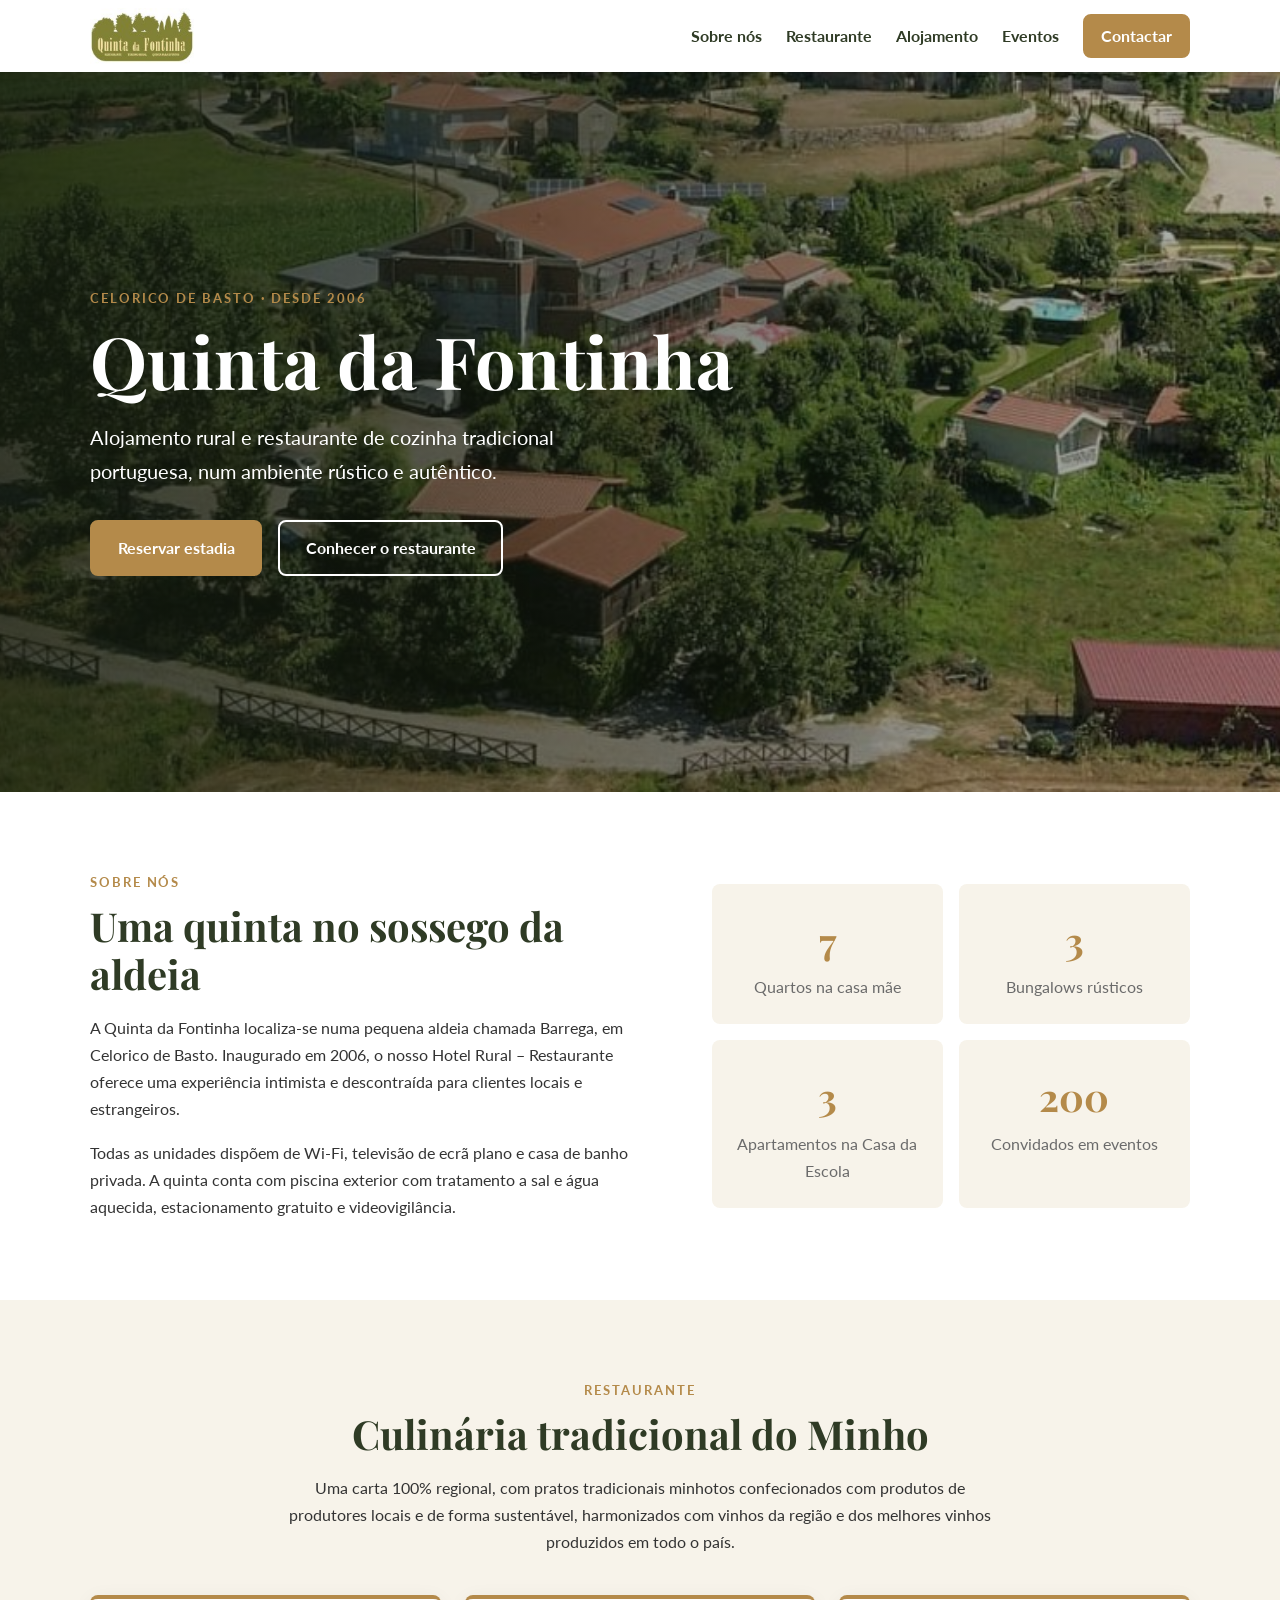
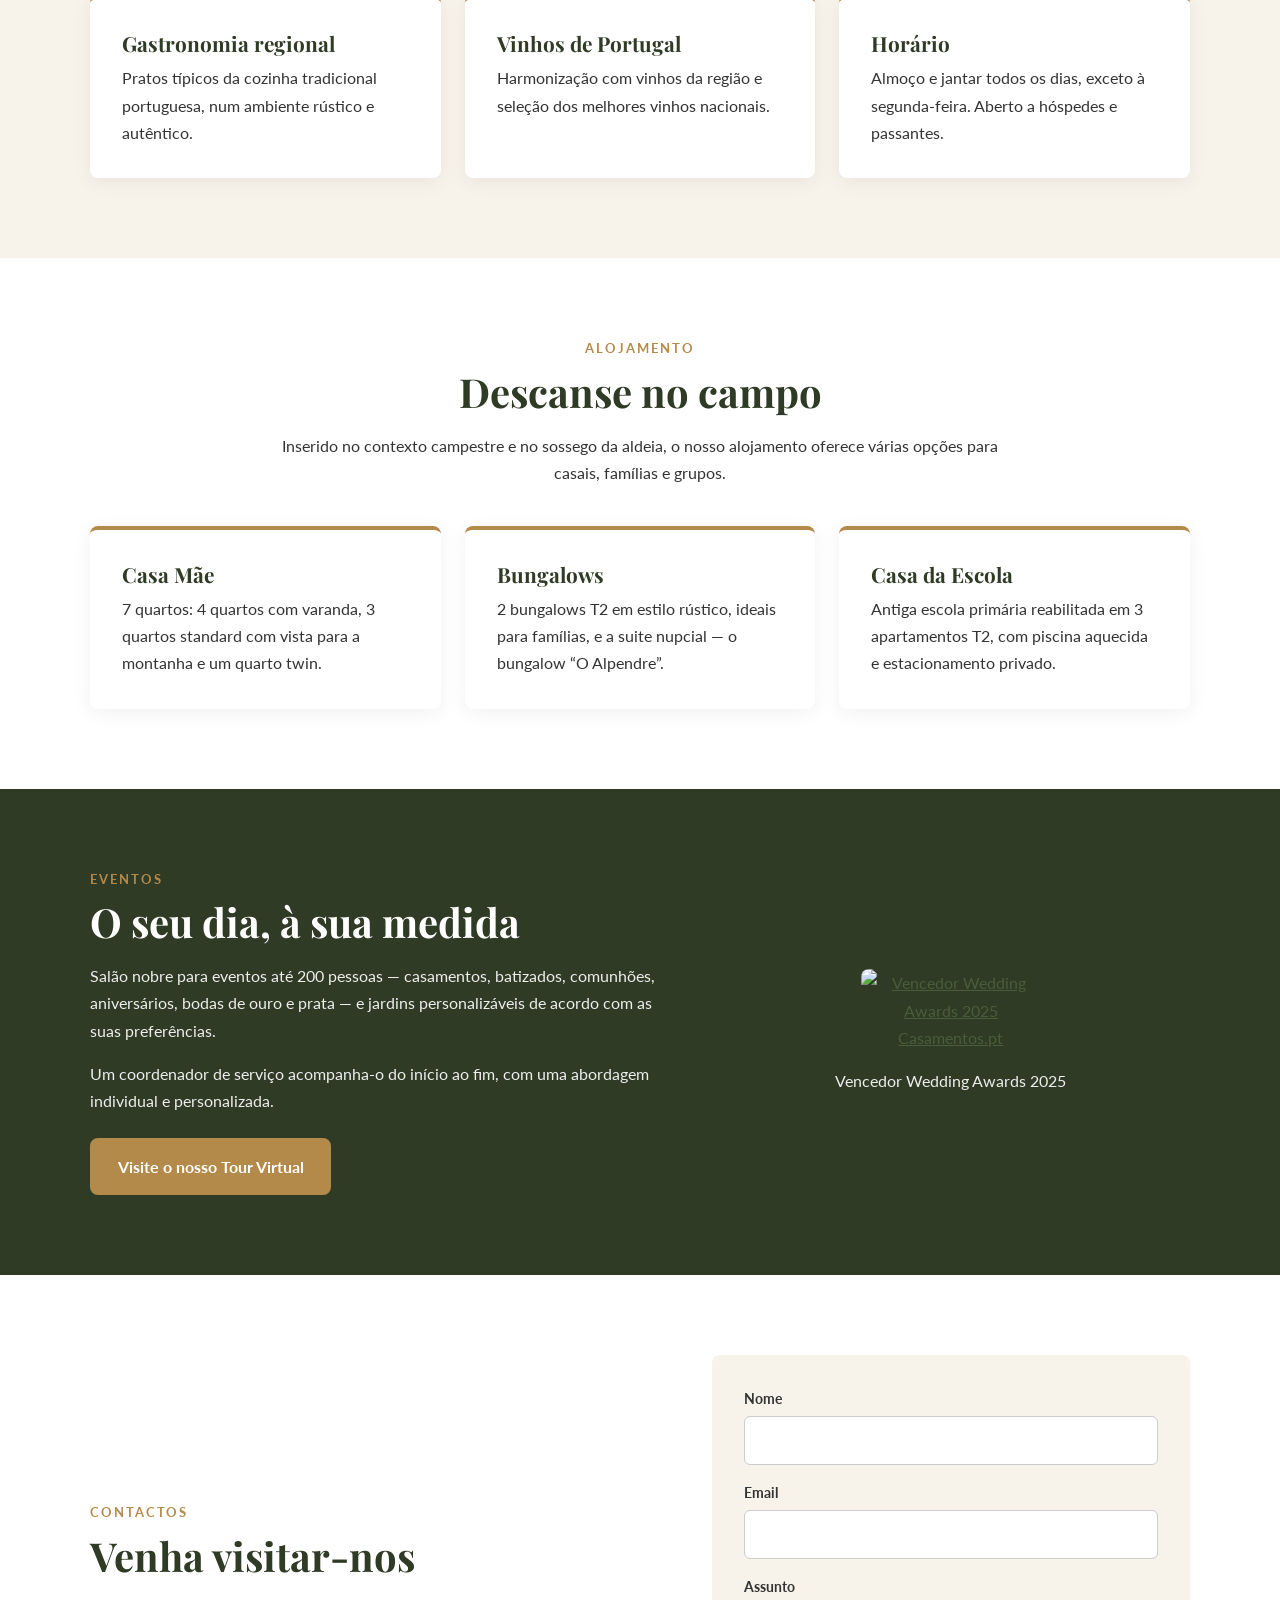
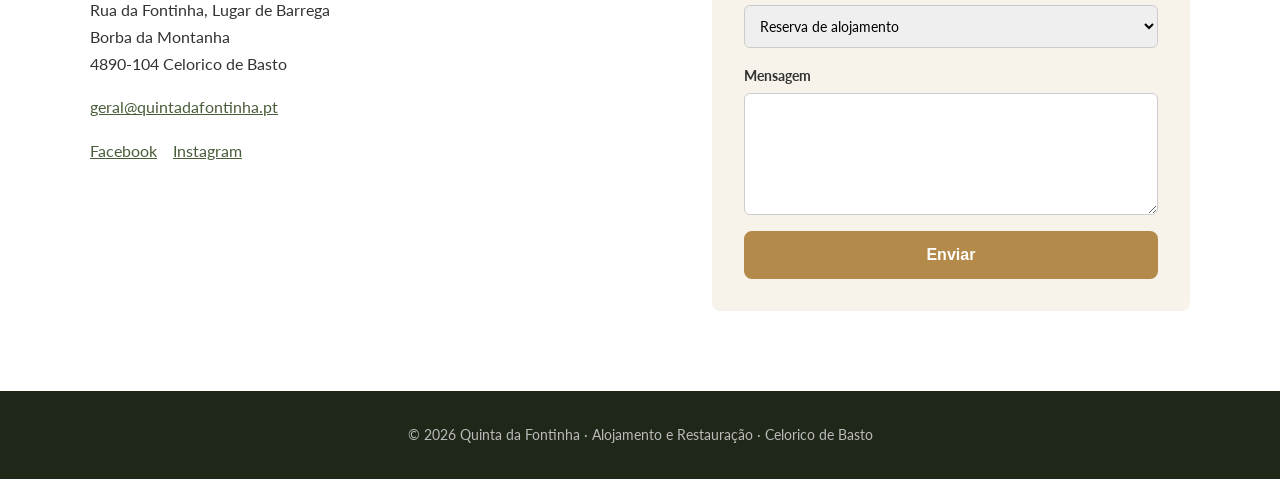
==== index.html @ 77cb8df4 "Initial website and VPS deploy workflow" ====
<!DOCTYPE html>
<html lang="pt-PT">
<head>
  <meta charset="UTF-8">
  <meta name="viewport" content="width=device-width, initial-scale=1.0">
  <title>Quinta da Fontinha – Alojamento e Restauração | Celorico de Basto</title>
  <meta name="description" content="Hotel Rural e Restaurante em Celorico de Basto. Cozinha tradicional minhota, alojamento rural com piscina e eventos até 200 pessoas.">
  <link rel="icon" href="assets/img/favicon.jpg">
  <link rel="preconnect" href="https://fonts.googleapis.com">
  <link rel="preconnect" href="https://fonts.gstatic.com" crossorigin>
  <link href="https://fonts.googleapis.com/css2?family=Playfair+Display:wght@500;700&family=Lato:wght@300;400;700&display=swap" rel="stylesheet">
  <link rel="stylesheet" href="assets/css/style.css">
</head>
<body>
  <header class="site-header" id="top">
    <div class="container nav-wrap">
      <a href="#top" class="brand"><img src="assets/img/logo.jpg" alt="Quinta da Fontinha" width="150" height="81"></a>
      <button class="nav-toggle" aria-label="Abrir menu" aria-expanded="false"><span></span><span></span><span></span></button>
      <nav class="nav">
        <a href="#sobre">Sobre nós</a>
        <a href="#restaurante">Restaurante</a>
        <a href="#alojamento">Alojamento</a>
        <a href="#eventos">Eventos</a>
        <a href="#contactos" class="btn btn-small">Contactar</a>
      </nav>
    </div>
  </header>

  <section class="hero">
    <div class="hero-overlay"></div>
    <div class="hero-content container">
      <p class="eyebrow">Celorico de Basto · desde 2006</p>
      <h1>Quinta da Fontinha</h1>
      <p class="lead">Alojamento rural e restaurante de cozinha tradicional portuguesa, num ambiente rústico e autêntico.</p>
      <div class="hero-actions">
        <a href="#alojamento" class="btn">Reservar estadia</a>
        <a href="#restaurante" class="btn btn-outline">Conhecer o restaurante</a>
      </div>
    </div>
  </section>

  <section id="sobre" class="section">
    <div class="container two-col">
      <div>
        <p class="eyebrow">Sobre nós</p>
        <h2>Uma quinta no sossego da aldeia</h2>
        <p>A Quinta da Fontinha localiza-se numa pequena aldeia chamada Barrega, em Celorico de Basto. Inaugurado em 2006, o nosso Hotel Rural – Restaurante oferece uma experiência intimista e descontraída para clientes locais e estrangeiros.</p>
        <p>Todas as unidades dispõem de Wi-Fi, televisão de ecrã plano e casa de banho privada. A quinta conta com piscina exterior com tratamento a sal e água aquecida, estacionamento gratuito e videovigilância.</p>
      </div>
      <ul class="features">
        <li><strong>7</strong><span>Quartos na casa mãe</span></li>
        <li><strong>3</strong><span>Bungalows rústicos</span></li>
        <li><strong>3</strong><span>Apartamentos na Casa da Escola</span></li>
        <li><strong>200</strong><span>Convidados em eventos</span></li>
      </ul>
    </div>
  </section>

  <section id="restaurante" class="section section-alt">
    <div class="container">
      <p class="eyebrow center">Restaurante</p>
      <h2 class="center">Culinária tradicional do Minho</h2>
      <p class="center narrow">Uma carta 100% regional, com pratos tradicionais minhotos confecionados com produtos de produtores locais e de forma sustentável, harmonizados com vinhos da região e dos melhores vinhos produzidos em todo o país.</p>
      <div class="cards">
        <article class="card">
          <h3>Gastronomia regional</h3>
          <p>Pratos típicos da cozinha tradicional portuguesa, num ambiente rústico e autêntico.</p>
        </article>
        <article class="card">
          <h3>Vinhos de Portugal</h3>
          <p>Harmonização com vinhos da região e seleção dos melhores vinhos nacionais.</p>
        </article>
        <article class="card">
          <h3>Horário</h3>
          <p>Almoço e jantar todos os dias, exceto à segunda-feira. Aberto a hóspedes e passantes.</p>
        </article>
      </div>
    </div>
  </section>

  <section id="alojamento" class="section">
    <div class="container">
      <p class="eyebrow center">Alojamento</p>
      <h2 class="center">Descanse no campo</h2>
      <p class="center narrow">Inserido no contexto campestre e no sossego da aldeia, o nosso alojamento oferece várias opções para casais, famílias e grupos.</p>
      <div class="cards">
        <article class="card">
          <h3>Casa Mãe</h3>
          <p>7 quartos: 4 quartos com varanda, 3 quartos standard com vista para a montanha e um quarto twin.</p>
        </article>
        <article class="card">
          <h3>Bungalows</h3>
          <p>2 bungalows T2 em estilo rústico, ideais para famílias, e a suite nupcial — o bungalow “O Alpendre”.</p>
        </article>
        <article class="card">
          <h3>Casa da Escola</h3>
          <p>Antiga escola primária reabilitada em 3 apartamentos T2, com piscina aquecida e estacionamento privado.</p>
        </article>
      </div>
    </div>
  </section>

  <section id="eventos" class="section section-dark">
    <div class="container two-col">
      <div>
        <p class="eyebrow">Eventos</p>
        <h2>O seu dia, à sua medida</h2>
        <p>Salão nobre para eventos até 200 pessoas — casamentos, batizados, comunhões, aniversários, bodas de ouro e prata — e jardins personalizáveis de acordo com as suas preferências.</p>
        <p>Um coordenador de serviço acompanha-o do início ao fim, com uma abordagem individual e personalizada.</p>
        <a class="btn" href="https://www.casamentos.pt/quintas-para-casamentos/quinta-da-fontinha--e107209/tours/1917" target="_blank" rel="noopener">Visite o nosso Tour Virtual</a>
      </div>
      <div class="badge-box">
        <a href="https://www.casamentos.pt/quintas-para-casamentos/quinta-da-fontinha--e107209" target="_blank" rel="noopener">
          <img src="https://cdn1.casamentos.pt/img/badges/2025/badge-weddingawards_pt_PT.jpg" alt="Vencedor Wedding Awards 2025 Casamentos.pt" loading="lazy">
        </a>
        <p>Vencedor Wedding Awards 2025</p>
      </div>
    </div>
  </section>

  <section id="contactos" class="section">
    <div class="container two-col">
      <div>
        <p class="eyebrow">Contactos</p>
        <h2>Venha visitar-nos</h2>
        <address>
          Rua da Fontinha, Lugar de Barrega<br>
          Borba da Montanha<br>
          4890-104 Celorico de Basto
        </address>
        <p><a href="mailto:geral@quintadafontinha.pt">geral@quintadafontinha.pt</a></p>
        <p class="social">
          <a href="https://www.facebook.com/QuintadaFontinha/" target="_blank" rel="noopener">Facebook</a>
          <a href="https://www.instagram.com/quinta_da_fontinha/" target="_blank" rel="noopener">Instagram</a>
        </p>
      </div>
      <form class="contact-form" id="contact-form">
        <label>Nome<input type="text" name="nome" required></label>
        <label>Email<input type="email" name="email" required></label>
        <label>Assunto
          <select name="assunto">
            <option>Reserva de alojamento</option>
            <option>Reserva de restaurante</option>
            <option>Eventos</option>
            <option>Outro</option>
          </select>
        </label>
        <label>Mensagem<textarea name="mensagem" rows="4"></textarea></label>
        <button type="submit" class="btn">Enviar</button>
      </form>
    </div>
  </section>

  <footer class="site-footer">
    <div class="container">
      <p>&copy; <span id="year"></span> Quinta da Fontinha · Alojamento e Restauração · Celorico de Basto</p>
    </div>
  </footer>

  <script src="assets/js/main.js"></script>
</body>
</html>
---- assets/css/style.css ----
:root {
  --green: #4a5d3a;
  --green-dark: #2f3b25;
  --cream: #f7f3ea;
  --gold: #b48a4a;
  --text: #333;
  --muted: #6b6b6b;
  --radius: 8px;
}

* { box-sizing: border-box; margin: 0; padding: 0; }
html { scroll-behavior: smooth; }
body { font-family: "Lato", sans-serif; color: var(--text); line-height: 1.7; background: #fff; }
img { max-width: 100%; display: block; }
a { color: var(--green); }
h1, h2, h3 { font-family: "Playfair Display", serif; line-height: 1.2; color: var(--green-dark); }
h2 { font-size: clamp(1.8rem, 4vw, 2.5rem); margin-bottom: 1rem; }
h3 { font-size: 1.3rem; margin-bottom: .5rem; }
p + p { margin-top: 1rem; }

.container { width: min(1100px, 92%); margin: 0 auto; }
.center { text-align: center; }
.narrow { max-width: 720px; margin-left: auto; margin-right: auto; }
.eyebrow { text-transform: uppercase; letter-spacing: .15em; font-size: .8rem; color: var(--gold); font-weight: 700; margin-bottom: .5rem; }

.btn { display: inline-block; background: var(--gold); color: #fff; padding: .8rem 1.6rem; border-radius: var(--radius); text-decoration: none; font-weight: 700; border: 2px solid var(--gold); cursor: pointer; transition: .2s; font-size: 1rem; }
.btn:hover { background: #9a7439; border-color: #9a7439; }
.btn-outline { background: transparent; }
.btn-small { padding: .4rem 1rem; }

/* Header */
.site-header { position: sticky; top: 0; z-index: 10; background: #fff; box-shadow: 0 2px 10px rgba(0,0,0,.06); }
.nav-wrap { display: flex; align-items: center; justify-content: space-between; padding: .5rem 0; }
.brand img { height: 56px; width: auto; }
.nav { display: flex; gap: 1.5rem; align-items: center; }
.nav a { text-decoration: none; color: var(--green-dark); font-weight: 700; }
.nav a.btn { color: #fff; }
.nav-toggle { display: none; background: none; border: 0; cursor: pointer; }
.nav-toggle span { display: block; width: 26px; height: 3px; background: var(--green-dark); margin: 5px 0; }

/* Hero */
.hero { position: relative; min-height: 80vh; display: flex; align-items: center; background: url("../img/hero.jpg") center/cover no-repeat; color: #fff; }
.hero-overlay { position: absolute; inset: 0; background: linear-gradient(90deg, rgba(20,28,15,.8), rgba(20,28,15,.3)); }
.hero-content { position: relative; max-width: 1100px; }
.hero h1 { color: #fff; font-size: clamp(2.5rem, 7vw, 4.5rem); }
.hero .lead { font-size: 1.25rem; max-width: 560px; margin: 1rem 0 2rem; }
.hero-actions { display: flex; gap: 1rem; flex-wrap: wrap; }
.hero .btn-outline { color: #fff; border-color: #fff; }

/* Sections */
.section { padding: 5rem 0; }
.section-alt { background: var(--cream); }
.section-dark { background: var(--green-dark); color: #eee; }
.section-dark h2 { color: #fff; }
.two-col { display: grid; grid-template-columns: 1.2fr 1fr; gap: 3rem; align-items: center; }

.features { list-style: none; display: grid; grid-template-columns: 1fr 1fr; gap: 1rem; }
.features li { background: var(--cream); padding: 1.5rem; border-radius: var(--radius); text-align: center; }
.features strong { display: block; font-family: "Playfair Display", serif; font-size: 2.4rem; color: var(--gold); }
.features span { color: var(--muted); }

.cards { display: grid; grid-template-columns: repeat(auto-fit, minmax(260px, 1fr)); gap: 1.5rem; margin-top: 2.5rem; }
.card { background: #fff; padding: 2rem; border-radius: var(--radius); border-top: 4px solid var(--gold); box-shadow: 0 4px 20px rgba(0,0,0,.06); }

.section-dark .btn { margin-top: 1.5rem; }
.badge-box { text-align: center; }
.badge-box img { margin: 0 auto 1rem; max-width: 180px; border-radius: var(--radius); }

address { font-style: normal; margin-bottom: 1rem; }
.social { display: flex; gap: 1rem; }

.contact-form { display: grid; gap: 1rem; background: var(--cream); padding: 2rem; border-radius: var(--radius); }
.contact-form label { display: grid; gap: .3rem; font-weight: 700; font-size: .9rem; }
.contact-form input, .contact-form select, .contact-form textarea { font: inherit; padding: .7rem; border: 1px solid #ccc; border-radius: 6px; font-weight: 400; }

.site-footer { background: #1f2719; color: #bbb; text-align: center; padding: 2rem 0; font-size: .9rem; }

@media (max-width: 800px) {
  .two-col { grid-template-columns: 1fr; }
  .nav-toggle { display: block; }
  .nav { display: none; position: absolute; top: 100%; left: 0; right: 0; background: #fff; flex-direction: column; padding: 1rem; box-shadow: 0 8px 10px rgba(0,0,0,.06); }
  .nav.open { display: flex; }
}
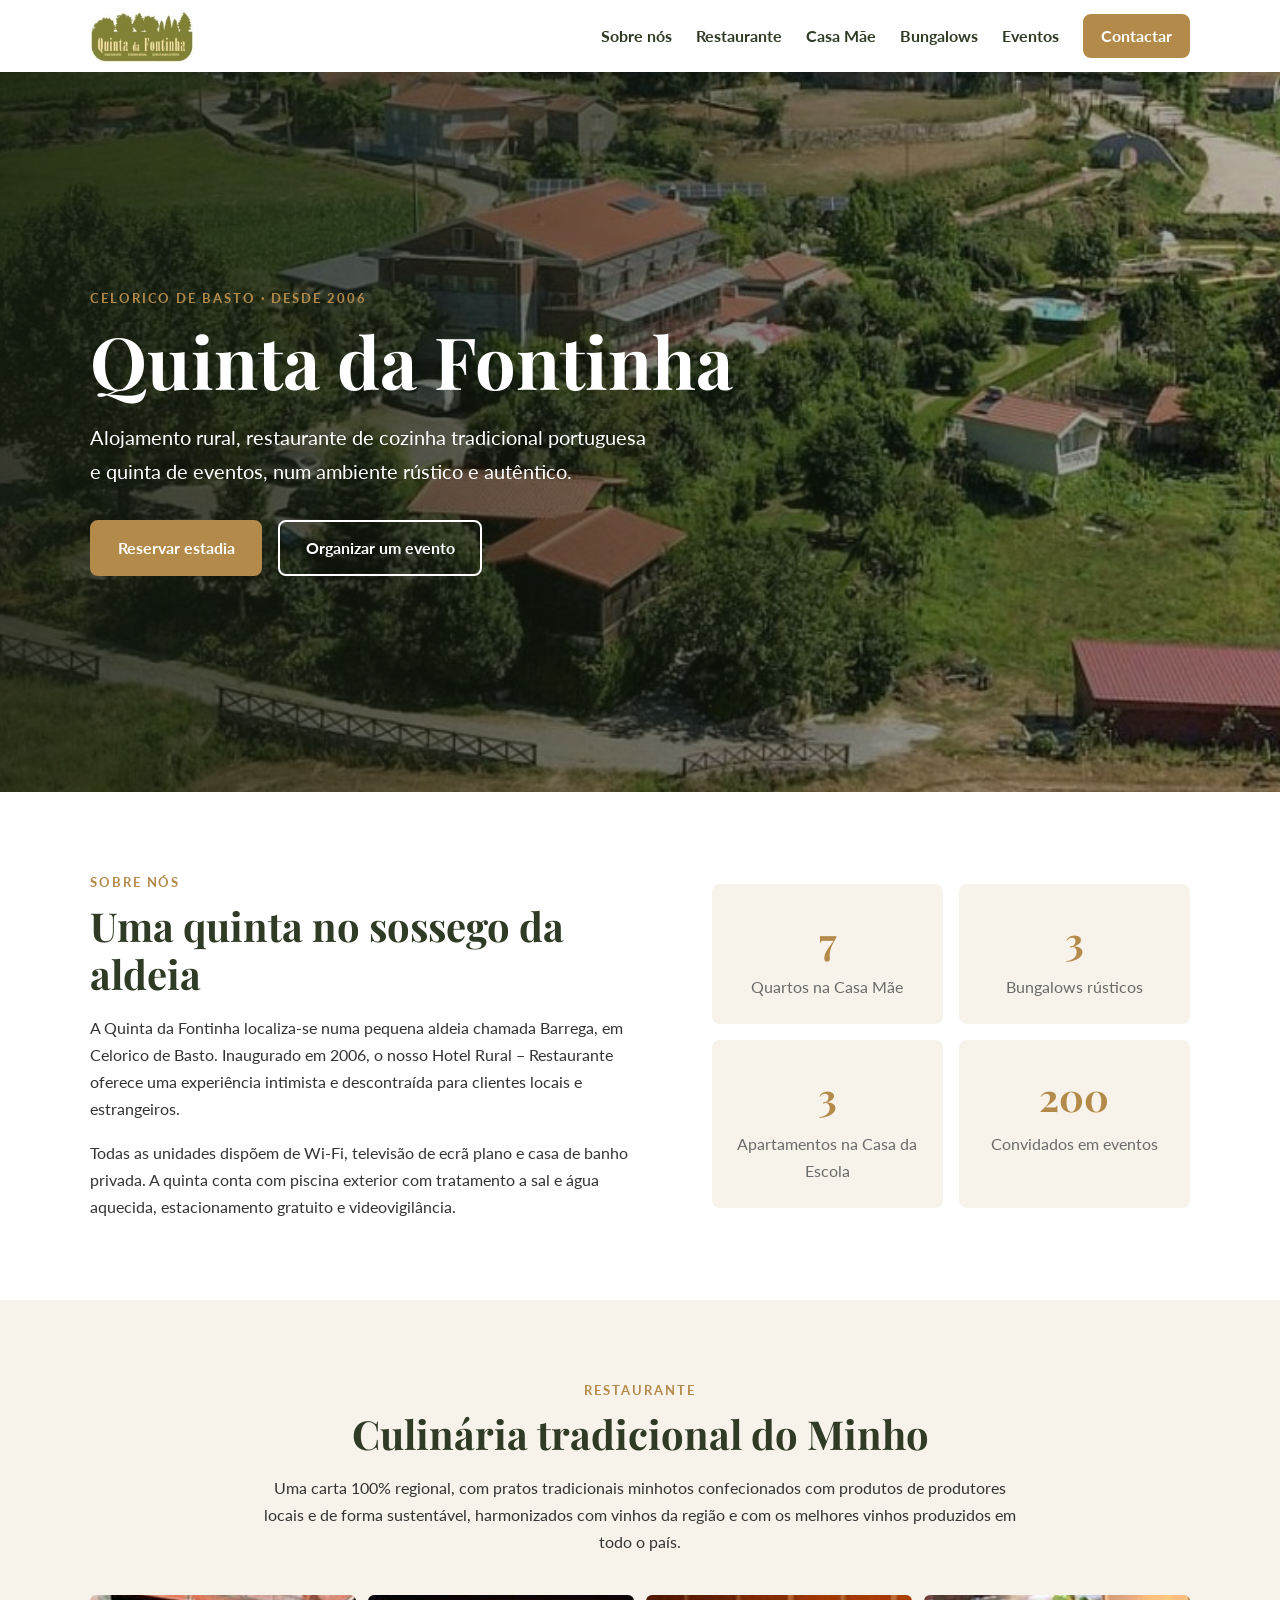
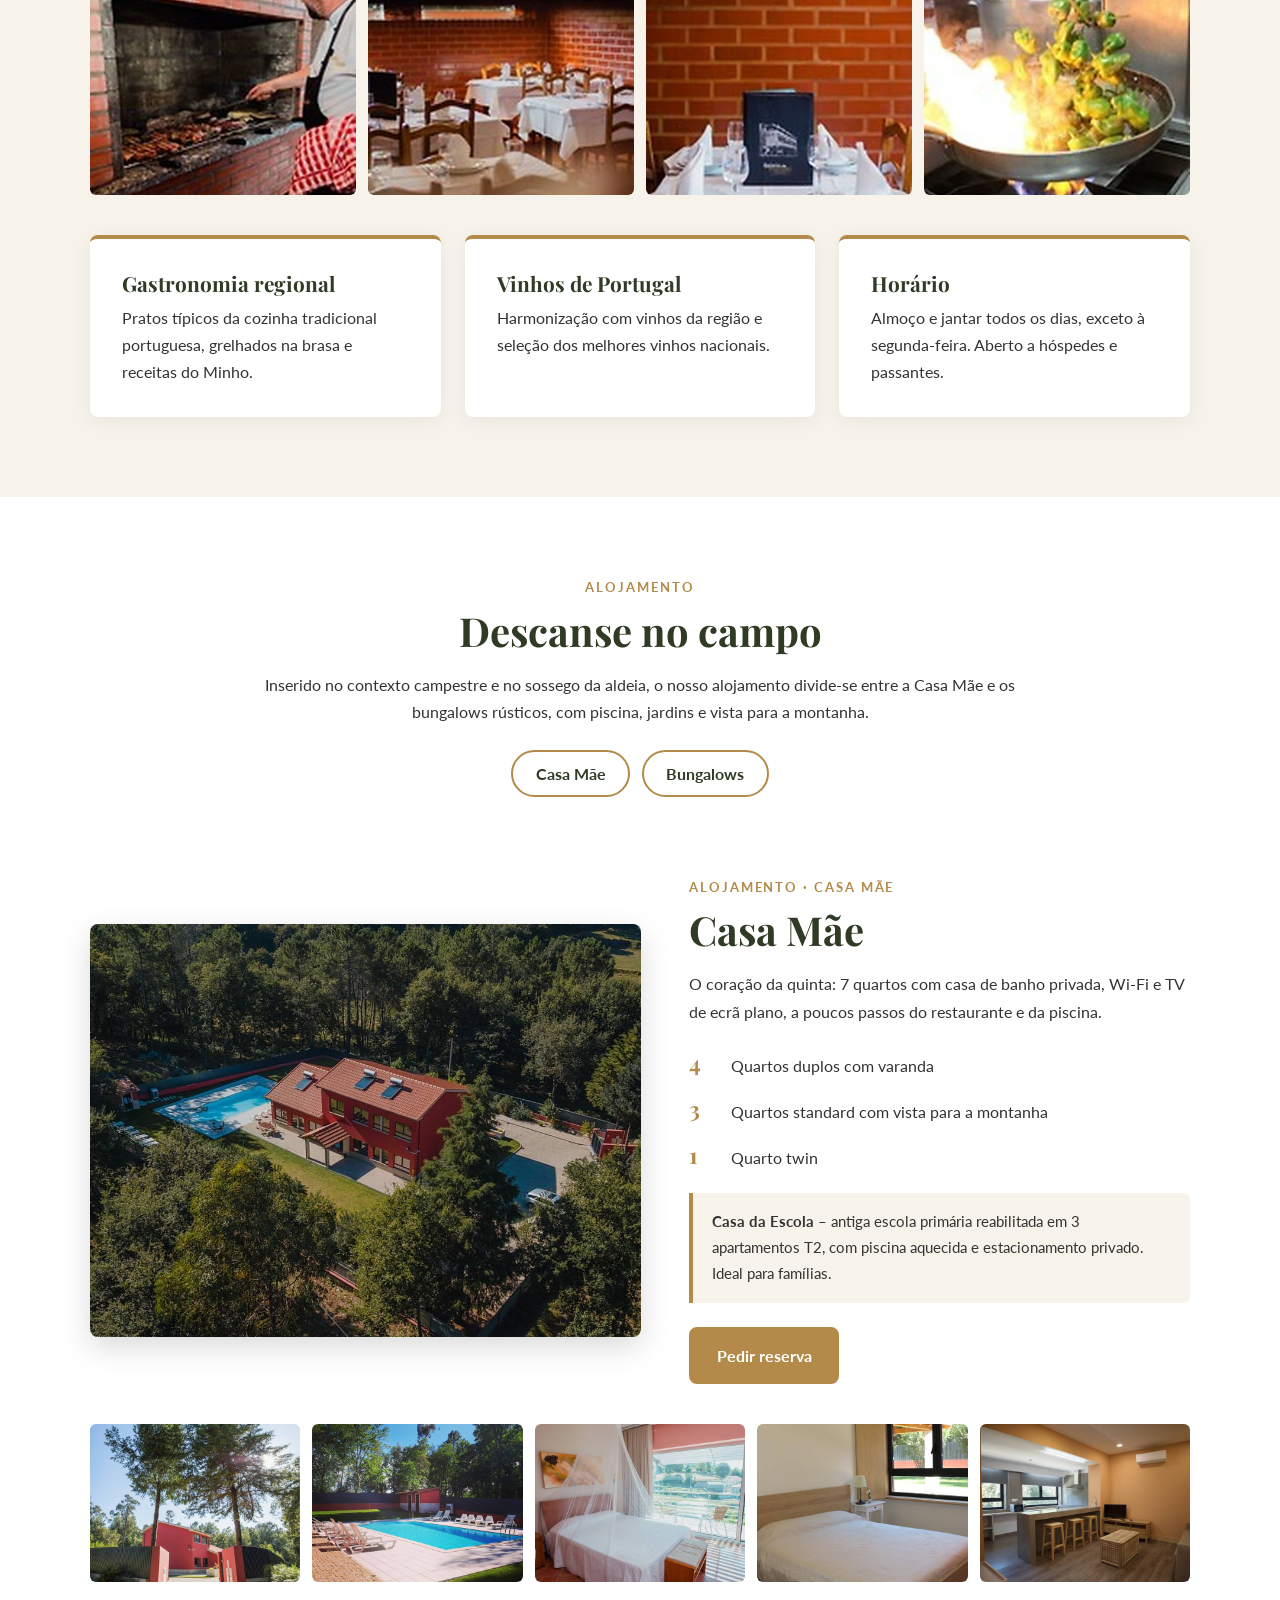
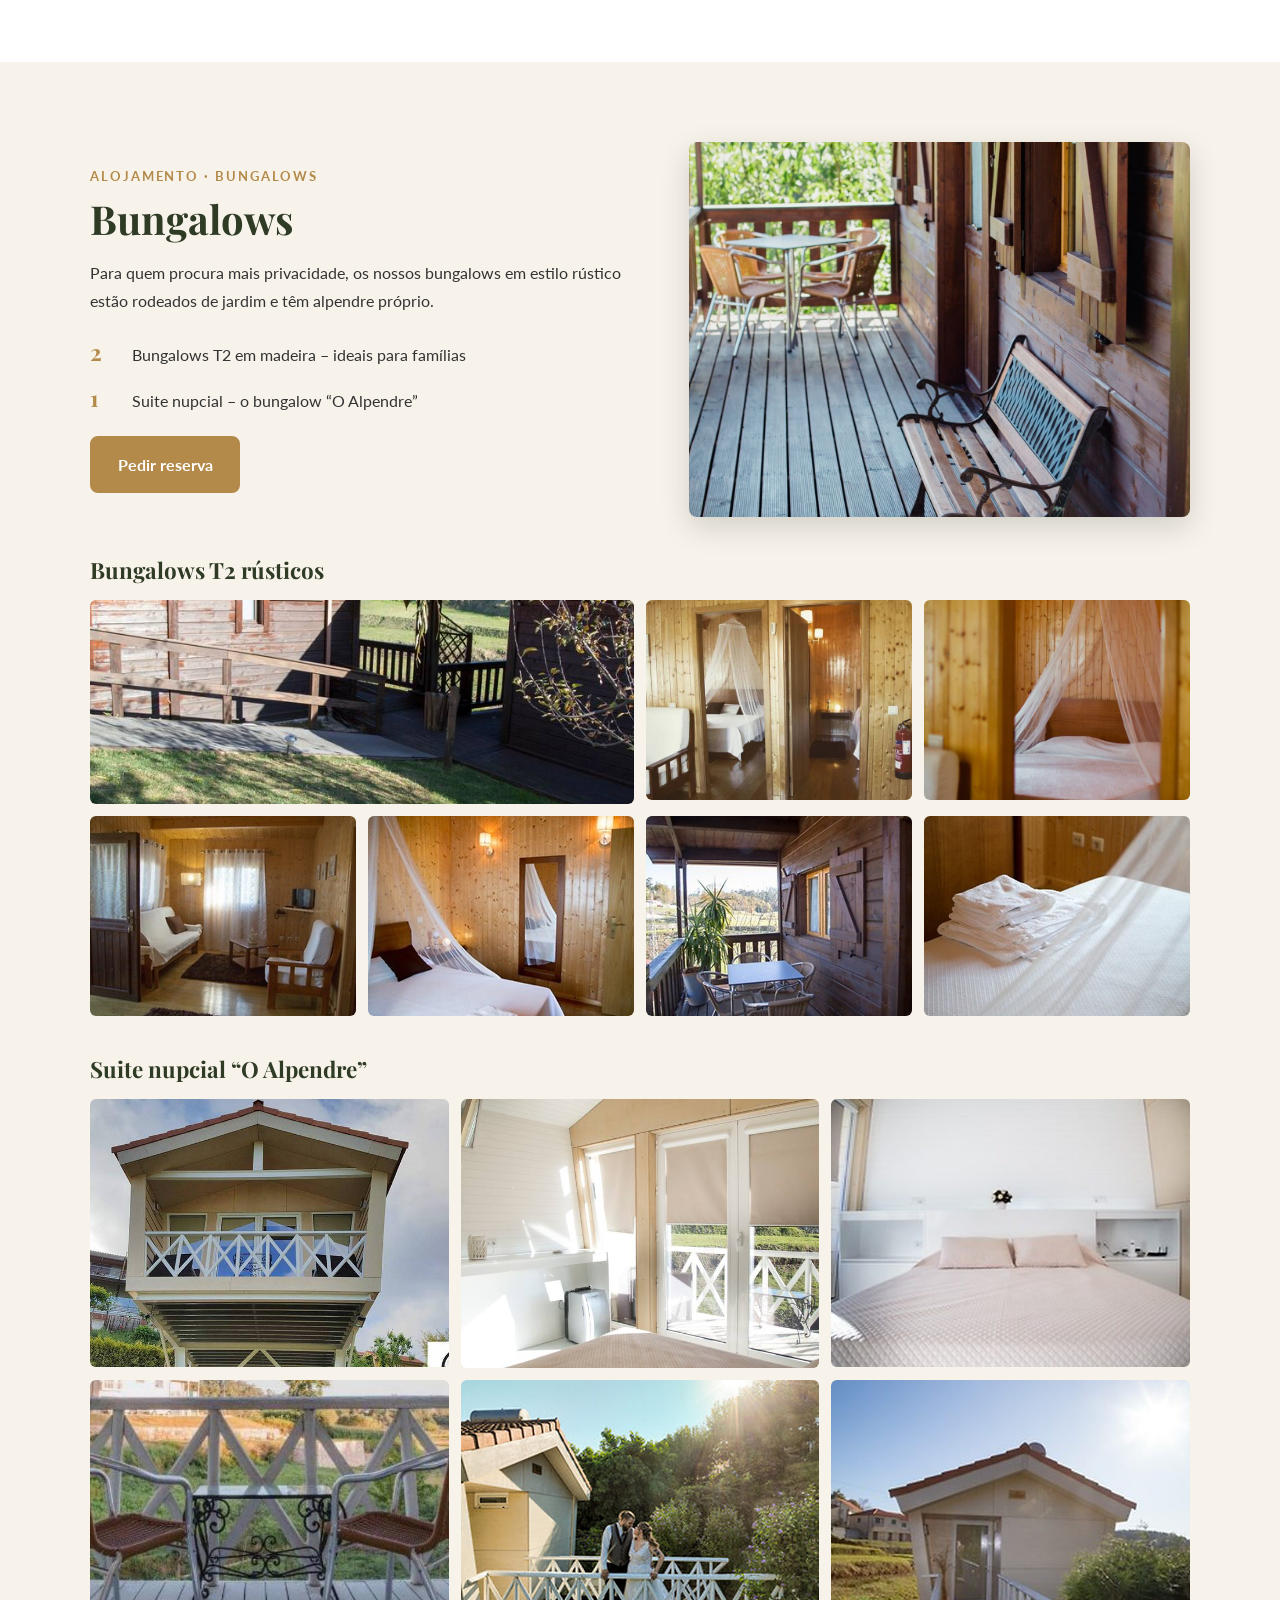
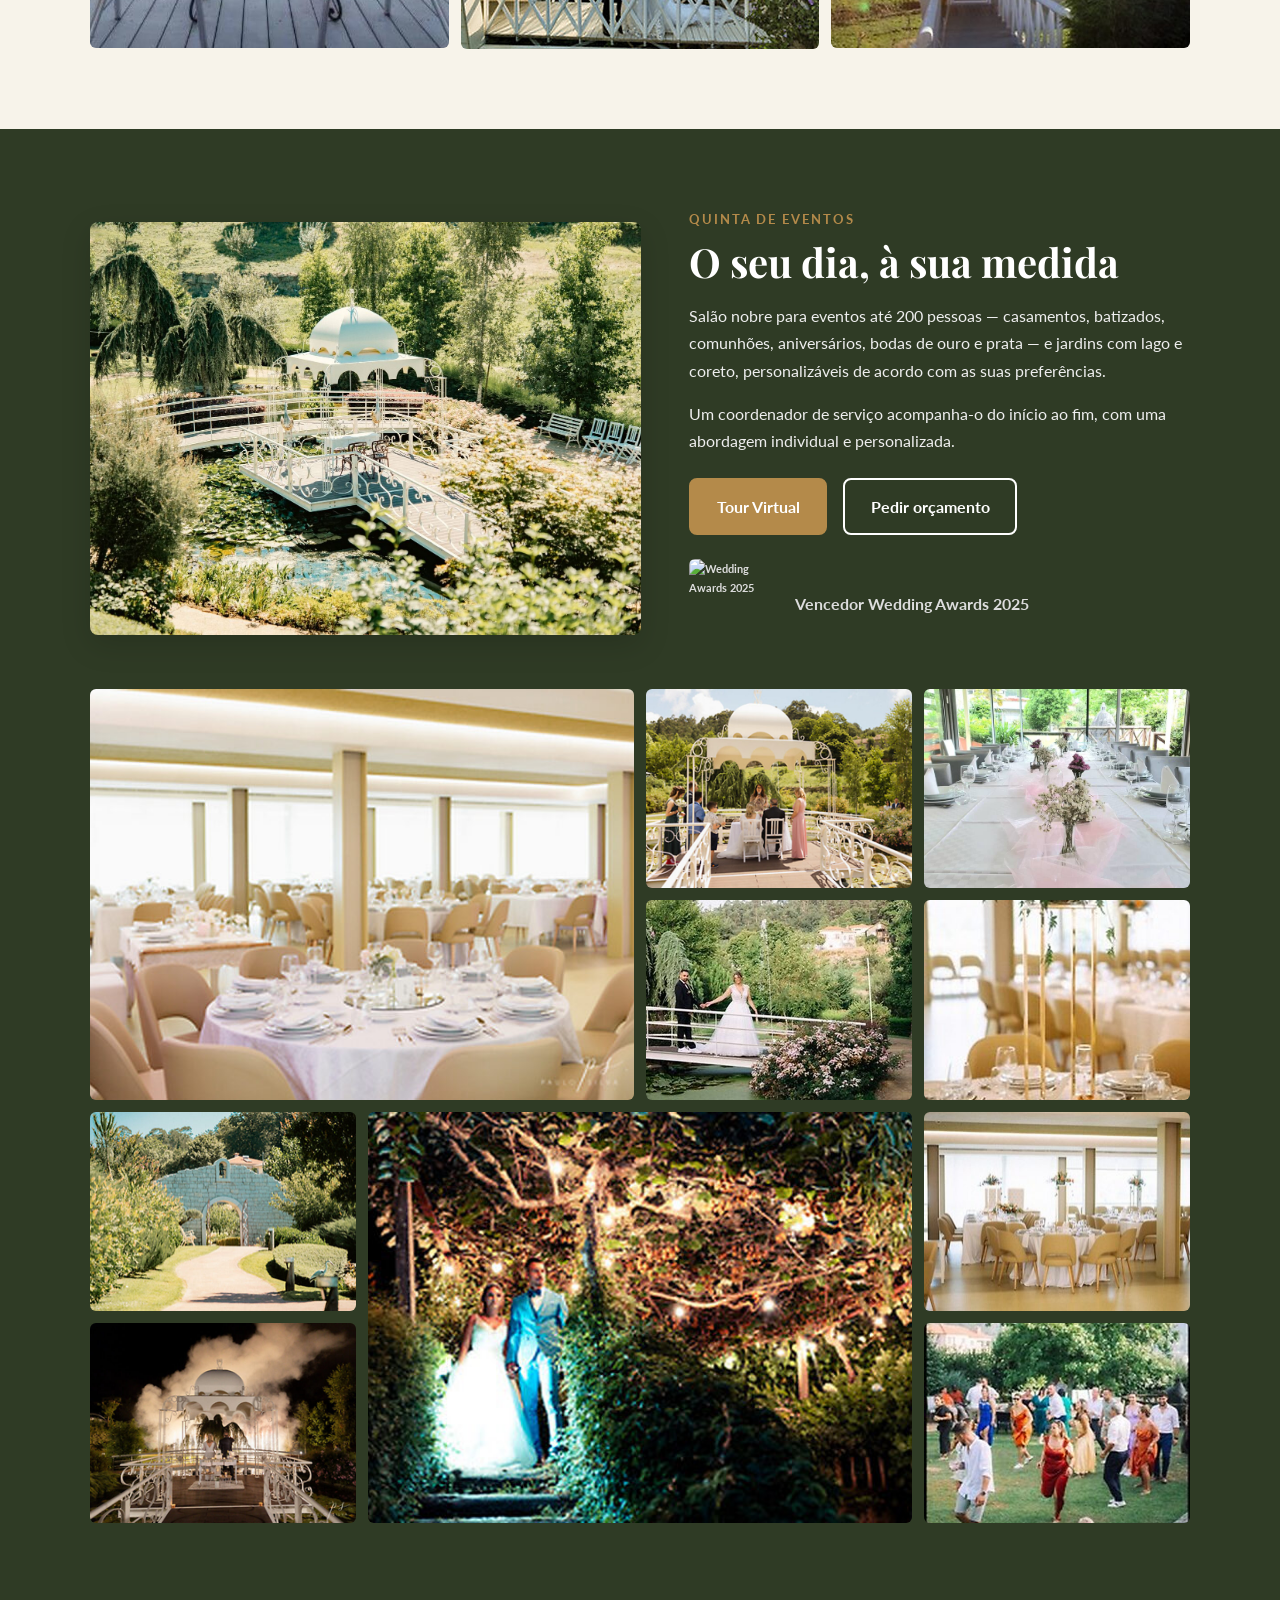
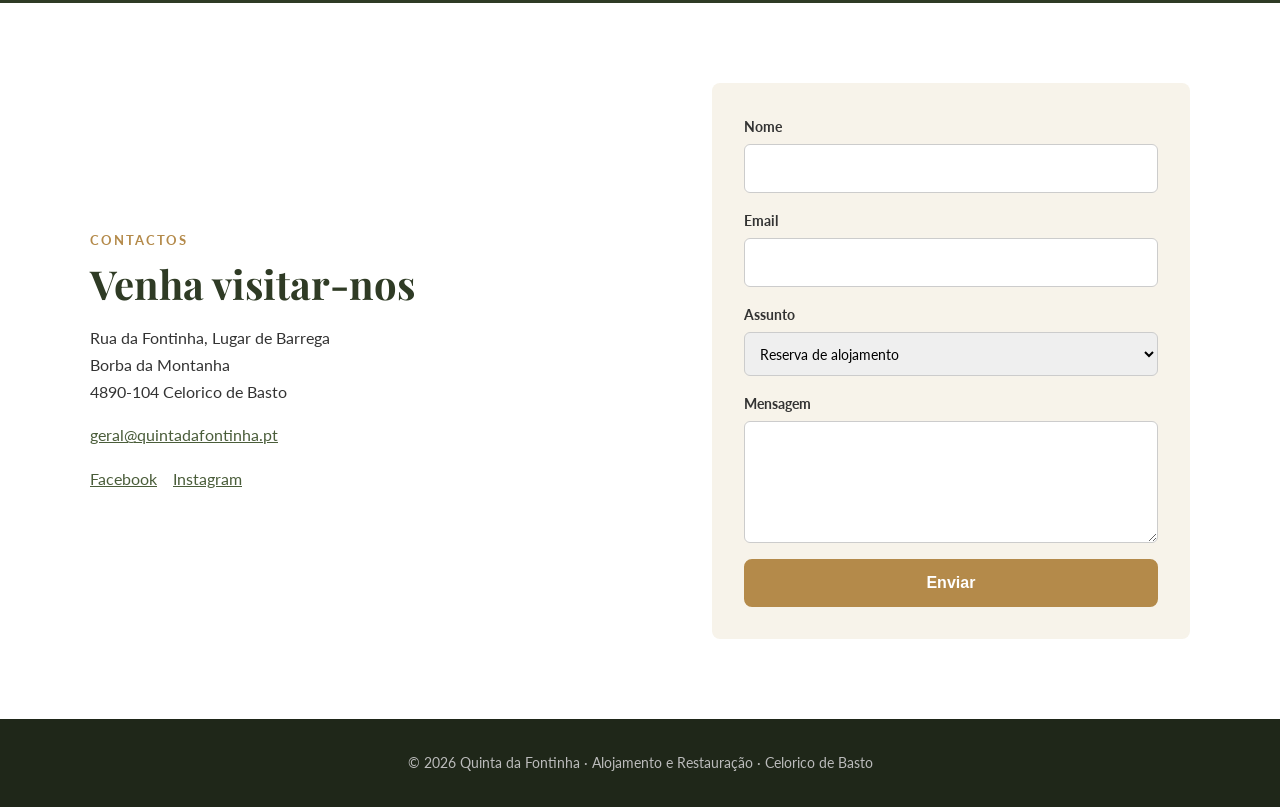
==== commit 8b6d9b90: "Add photo sections: restaurant, Casa Mãe, bungalows and events with lightbox galleries" ====
--- a/index.html
+++ b/index.html
@@ -4,7 +4,7 @@
   <meta charset="UTF-8">
   <meta name="viewport" content="width=device-width, initial-scale=1.0">
   <title>Quinta da Fontinha – Alojamento e Restauração | Celorico de Basto</title>
-  <meta name="description" content="Hotel Rural e Restaurante em Celorico de Basto. Cozinha tradicional minhota, alojamento rural com piscina e eventos até 200 pessoas.">
+  <meta name="description" content="Hotel Rural e Restaurante em Celorico de Basto. Cozinha tradicional minhota, alojamento na Casa Mãe e em bungalows rústicos, piscina e eventos até 200 pessoas.">
   <link rel="icon" href="assets/img/favicon.jpg">
   <link rel="preconnect" href="https://fonts.googleapis.com">
   <link rel="preconnect" href="https://fonts.gstatic.com" crossorigin>
@@ -19,7 +19,8 @@
       <nav class="nav">
         <a href="#sobre">Sobre nós</a>
         <a href="#restaurante">Restaurante</a>
-        <a href="#alojamento">Alojamento</a>
+        <a href="#casa-mae">Casa Mãe</a>
+        <a href="#bungalows">Bungalows</a>
         <a href="#eventos">Eventos</a>
         <a href="#contactos" class="btn btn-small">Contactar</a>
       </nav>
@@ -31,14 +32,15 @@
     <div class="hero-content container">
       <p class="eyebrow">Celorico de Basto · desde 2006</p>
       <h1>Quinta da Fontinha</h1>
-      <p class="lead">Alojamento rural e restaurante de cozinha tradicional portuguesa, num ambiente rústico e autêntico.</p>
+      <p class="lead">Alojamento rural, restaurante de cozinha tradicional portuguesa e quinta de eventos, num ambiente rústico e autêntico.</p>
       <div class="hero-actions">
-        <a href="#alojamento" class="btn">Reservar estadia</a>
-        <a href="#restaurante" class="btn btn-outline">Conhecer o restaurante</a>
-      </div>
-    </div>
-  </section>
-
+        <a href="#casa-mae" class="btn">Reservar estadia</a>
+        <a href="#eventos" class="btn btn-outline">Organizar um evento</a>
+      </div>
+    </div>
+  </section>
+
+  <!-- SOBRE -->
   <section id="sobre" class="section">
     <div class="container two-col">
       <div>
@@ -48,7 +50,7 @@
         <p>Todas as unidades dispõem de Wi-Fi, televisão de ecrã plano e casa de banho privada. A quinta conta com piscina exterior com tratamento a sal e água aquecida, estacionamento gratuito e videovigilância.</p>
       </div>
       <ul class="features">
-        <li><strong>7</strong><span>Quartos na casa mãe</span></li>
+        <li><strong>7</strong><span>Quartos na Casa Mãe</span></li>
         <li><strong>3</strong><span>Bungalows rústicos</span></li>
         <li><strong>3</strong><span>Apartamentos na Casa da Escola</span></li>
         <li><strong>200</strong><span>Convidados em eventos</span></li>
@@ -56,15 +58,26 @@
     </div>
   </section>
 
+  <!-- RESTAURANTE -->
   <section id="restaurante" class="section section-alt">
     <div class="container">
-      <p class="eyebrow center">Restaurante</p>
-      <h2 class="center">Culinária tradicional do Minho</h2>
-      <p class="center narrow">Uma carta 100% regional, com pratos tradicionais minhotos confecionados com produtos de produtores locais e de forma sustentável, harmonizados com vinhos da região e dos melhores vinhos produzidos em todo o país.</p>
+      <div class="section-head">
+        <p class="eyebrow">Restaurante</p>
+        <h2>Culinária tradicional do Minho</h2>
+        <p>Uma carta 100% regional, com pratos tradicionais minhotos confecionados com produtos de produtores locais e de forma sustentável, harmonizados com vinhos da região e com os melhores vinhos produzidos em todo o país.</p>
+      </div>
+
+      <div class="gallery gallery-4" data-gallery="restaurante">
+        <a href="assets/img/restaurante/grelha.jpg" data-caption="Grelhados na brasa"><img src="assets/img/restaurante/grelha-t.jpg" alt="Grelhados na brasa" loading="lazy"></a>
+        <a href="assets/img/restaurante/sala.jpg" data-caption="Sala do restaurante"><img src="assets/img/restaurante/sala-t.jpg" alt="Sala do restaurante em tijolo" loading="lazy"></a>
+        <a href="assets/img/restaurante/mesa.jpg" data-caption="Mesa posta"><img src="assets/img/restaurante/mesa-t.jpg" alt="Mesa posta com carta" loading="lazy"></a>
+        <a href="assets/img/restaurante/cozinha.jpg" data-caption="Na cozinha"><img src="assets/img/restaurante/cozinha-t.jpg" alt="Pimentos a saltear na cozinha" loading="lazy"></a>
+      </div>
+
       <div class="cards">
         <article class="card">
           <h3>Gastronomia regional</h3>
-          <p>Pratos típicos da cozinha tradicional portuguesa, num ambiente rústico e autêntico.</p>
+          <p>Pratos típicos da cozinha tradicional portuguesa, grelhados na brasa e receitas do Minho.</p>
         </article>
         <article class="card">
           <h3>Vinhos de Portugal</h3>
@@ -78,46 +91,131 @@
     </div>
   </section>
 
-  <section id="alojamento" class="section">
-    <div class="container">
-      <p class="eyebrow center">Alojamento</p>
-      <h2 class="center">Descanse no campo</h2>
-      <p class="center narrow">Inserido no contexto campestre e no sossego da aldeia, o nosso alojamento oferece várias opções para casais, famílias e grupos.</p>
-      <div class="cards">
-        <article class="card">
-          <h3>Casa Mãe</h3>
-          <p>7 quartos: 4 quartos com varanda, 3 quartos standard com vista para a montanha e um quarto twin.</p>
-        </article>
-        <article class="card">
-          <h3>Bungalows</h3>
-          <p>2 bungalows T2 em estilo rústico, ideais para famílias, e a suite nupcial — o bungalow “O Alpendre”.</p>
-        </article>
-        <article class="card">
-          <h3>Casa da Escola</h3>
-          <p>Antiga escola primária reabilitada em 3 apartamentos T2, com piscina aquecida e estacionamento privado.</p>
-        </article>
-      </div>
-    </div>
-  </section>
-
+  <!-- ALOJAMENTO: intro -->
+  <section id="alojamento" class="section section-intro">
+    <div class="container section-head">
+      <p class="eyebrow">Alojamento</p>
+      <h2>Descanse no campo</h2>
+      <p>Inserido no contexto campestre e no sossego da aldeia, o nosso alojamento divide-se entre a Casa Mãe e os bungalows rústicos, com piscina, jardins e vista para a montanha.</p>
+      <div class="pill-nav">
+        <a href="#casa-mae" class="pill">Casa Mãe</a>
+        <a href="#bungalows" class="pill">Bungalows</a>
+      </div>
+    </div>
+  </section>
+
+  <!-- CASA MÃE -->
+  <section id="casa-mae" class="section">
+    <div class="container">
+      <div class="split">
+        <a class="split-media" href="assets/img/casa-mae/vista-aerea.jpg" data-gallery="casa-mae" data-caption="Casa Mãe e piscina vistas do ar">
+          <img src="assets/img/casa-mae/vista-aerea.jpg" alt="Vista aérea da Casa Mãe com piscina" loading="lazy">
+        </a>
+        <div class="split-text">
+          <p class="eyebrow">Alojamento · Casa Mãe</p>
+          <h2>Casa Mãe</h2>
+          <p>O coração da quinta: 7 quartos com casa de banho privada, Wi-Fi e TV de ecrã plano, a poucos passos do restaurante e da piscina.</p>
+          <ul class="room-list">
+            <li><strong>4</strong> Quartos duplos com varanda</li>
+            <li><strong>3</strong> Quartos standard com vista para a montanha</li>
+            <li><strong>1</strong> Quarto twin</li>
+          </ul>
+          <p class="note"><strong>Casa da Escola</strong> – antiga escola primária reabilitada em 3 apartamentos T2, com piscina aquecida e estacionamento privado. Ideal para famílias.</p>
+          <a href="#contactos" class="btn" data-subject="Reserva de alojamento">Pedir reserva</a>
+        </div>
+      </div>
+
+      <div class="gallery gallery-5" data-gallery="casa-mae">
+        <a href="assets/img/casa-mae/entrada.jpg" data-caption="Entrada da Casa Mãe"><img src="assets/img/casa-mae/entrada-t.jpg" alt="Entrada da Casa Mãe" loading="lazy"></a>
+        <a href="assets/img/casa-mae/piscina.jpg" data-caption="Piscina exterior com água aquecida"><img src="assets/img/casa-mae/piscina-t.jpg" alt="Piscina exterior" loading="lazy"></a>
+        <a href="assets/img/casa-mae/quarto-varanda.jpg" data-caption="Quarto duplo com varanda"><img src="assets/img/casa-mae/quarto-varanda-t.jpg" alt="Quarto duplo com varanda" loading="lazy"></a>
+        <a href="assets/img/casa-mae/quarto-standard.jpg" data-caption="Quarto standard"><img src="assets/img/casa-mae/quarto-standard-t.jpg" alt="Quarto standard" loading="lazy"></a>
+        <a href="assets/img/casa-mae/apartamento-escola.jpg" data-caption="Casa da Escola – apartamento T2"><img src="assets/img/casa-mae/apartamento-escola-t.jpg" alt="Sala e cozinha de apartamento T2 da Casa da Escola" loading="lazy"></a>
+      </div>
+    </div>
+  </section>
+
+  <!-- BUNGALOWS -->
+  <section id="bungalows" class="section section-alt">
+    <div class="container">
+      <div class="split split-reverse">
+        <a class="split-media" href="assets/img/bungalows/t2-alpendre.jpg" data-gallery="bungalows" data-caption="Bungalow T2 – alpendre em madeira">
+          <img src="assets/img/bungalows/t2-alpendre.jpg" alt="Alpendre de bungalow rústico em madeira" loading="lazy">
+        </a>
+        <div class="split-text">
+          <p class="eyebrow">Alojamento · Bungalows</p>
+          <h2>Bungalows</h2>
+          <p>Para quem procura mais privacidade, os nossos bungalows em estilo rústico estão rodeados de jardim e têm alpendre próprio.</p>
+          <ul class="room-list">
+            <li><strong>2</strong> Bungalows T2 em madeira – ideais para famílias</li>
+            <li><strong>1</strong> Suite nupcial – o bungalow “O Alpendre”</li>
+          </ul>
+          <a href="#contactos" class="btn" data-subject="Reserva de alojamento">Pedir reserva</a>
+        </div>
+      </div>
+
+      <h3 class="gallery-title">Bungalows T2 rústicos</h3>
+      <div class="gallery gallery-wide-first" data-gallery="bungalows">
+        <a href="assets/img/bungalows/t2-exterior.jpg" data-caption="Bungalows T2 no jardim"><img src="assets/img/bungalows/t2-exterior-t.jpg" alt="Bungalows de madeira no jardim" loading="lazy"></a>
+        <a href="assets/img/bungalows/t2-interior.jpg" data-caption="Sala e quartos"><img src="assets/img/bungalows/t2-interior-t.jpg" alt="Interior de bungalow T2" loading="lazy"></a>
+        <a href="assets/img/bungalows/t2-quarto.jpg" data-caption="Quarto com dossel"><img src="assets/img/bungalows/t2-quarto-t.jpg" alt="Quarto com dossel em madeira" loading="lazy"></a>
+        <a href="assets/img/bungalows/t2-sala.jpg" data-caption="Sala de estar"><img src="assets/img/bungalows/t2-sala-t.jpg" alt="Sala de estar do bungalow" loading="lazy"></a>
+        <a href="assets/img/bungalows/t2-quarto-2.jpg" data-caption="Quarto"><img src="assets/img/bungalows/t2-quarto-2-t.jpg" alt="Quarto de bungalow" loading="lazy"></a>
+        <a href="assets/img/bungalows/t2-varanda.jpg" data-caption="Alpendre com mesa"><img src="assets/img/bungalows/t2-varanda-t.jpg" alt="Alpendre com mesa e cadeiras" loading="lazy"></a>
+        <a href="assets/img/bungalows/t2-detalhe.jpg" data-caption="Pormenores"><img src="assets/img/bungalows/t2-detalhe-t.jpg" alt="Toalhas sobre a cama" loading="lazy"></a>
+      </div>
+
+      <h3 class="gallery-title">Suite nupcial “O Alpendre”</h3>
+      <div class="gallery gallery-3" data-gallery="bungalows">
+        <a href="assets/img/bungalows/alpendre-exterior.jpg" data-caption="“O Alpendre” – suite nupcial"><img src="assets/img/bungalows/alpendre-exterior-t.jpg" alt="Bungalow O Alpendre elevado" loading="lazy"></a>
+        <a href="assets/img/bungalows/alpendre-quarto.jpg" data-caption="Quarto com varanda"><img src="assets/img/bungalows/alpendre-quarto-t.jpg" alt="Quarto da suite com varanda" loading="lazy"></a>
+        <a href="assets/img/bungalows/alpendre-cama.jpg" data-caption="Suite"><img src="assets/img/bungalows/alpendre-cama-t.jpg" alt="Cama da suite nupcial" loading="lazy"></a>
+        <a href="assets/img/bungalows/alpendre-terraco.jpg" data-caption="Varanda com vista"><img src="assets/img/bungalows/alpendre-terraco-t.jpg" alt="Varanda com cadeiras" loading="lazy"></a>
+        <a href="assets/img/bungalows/alpendre-varanda.jpg" data-caption="Um lugar para recordar"><img src="assets/img/bungalows/alpendre-varanda-t.jpg" alt="Noivos na varanda do Alpendre" loading="lazy"></a>
+        <a href="assets/img/bungalows/alpendre-entrada.jpg" data-caption="Entrada"><img src="assets/img/bungalows/alpendre-entrada-t.jpg" alt="Entrada do bungalow O Alpendre" loading="lazy"></a>
+      </div>
+    </div>
+  </section>
+
+  <!-- EVENTOS -->
   <section id="eventos" class="section section-dark">
-    <div class="container two-col">
-      <div>
-        <p class="eyebrow">Eventos</p>
-        <h2>O seu dia, à sua medida</h2>
-        <p>Salão nobre para eventos até 200 pessoas — casamentos, batizados, comunhões, aniversários, bodas de ouro e prata — e jardins personalizáveis de acordo com as suas preferências.</p>
-        <p>Um coordenador de serviço acompanha-o do início ao fim, com uma abordagem individual e personalizada.</p>
-        <a class="btn" href="https://www.casamentos.pt/quintas-para-casamentos/quinta-da-fontinha--e107209/tours/1917" target="_blank" rel="noopener">Visite o nosso Tour Virtual</a>
-      </div>
-      <div class="badge-box">
-        <a href="https://www.casamentos.pt/quintas-para-casamentos/quinta-da-fontinha--e107209" target="_blank" rel="noopener">
-          <img src="https://cdn1.casamentos.pt/img/badges/2025/badge-weddingawards_pt_PT.jpg" alt="Vencedor Wedding Awards 2025 Casamentos.pt" loading="lazy">
+    <div class="container">
+      <div class="split">
+        <a class="split-media" href="assets/img/eventos/jardim-coreto.jpg" data-gallery="eventos" data-caption="Jardim, lago e coreto">
+          <img src="assets/img/eventos/jardim-coreto.jpg" alt="Jardim com lago e coreto para cerimónias" loading="lazy">
         </a>
-        <p>Vencedor Wedding Awards 2025</p>
-      </div>
-    </div>
-  </section>
-
+        <div class="split-text">
+          <p class="eyebrow">Quinta de eventos</p>
+          <h2>O seu dia, à sua medida</h2>
+          <p>Salão nobre para eventos até 200 pessoas — casamentos, batizados, comunhões, aniversários, bodas de ouro e prata — e jardins com lago e coreto, personalizáveis de acordo com as suas preferências.</p>
+          <p>Um coordenador de serviço acompanha-o do início ao fim, com uma abordagem individual e personalizada.</p>
+          <div class="event-actions">
+            <a class="btn" href="https://www.casamentos.pt/quintas-para-casamentos/quinta-da-fontinha--e107209/tours/1917" target="_blank" rel="noopener">Tour Virtual</a>
+            <a class="btn btn-outline" href="#contactos" data-subject="Eventos">Pedir orçamento</a>
+          </div>
+          <a class="badge" href="https://www.casamentos.pt/quintas-para-casamentos/quinta-da-fontinha--e107209" target="_blank" rel="noopener">
+            <img src="https://cdn1.casamentos.pt/img/badges/2025/badge-weddingawards_pt_PT.jpg" alt="Wedding Awards 2025" width="90" height="90" loading="lazy">
+            <span>Vencedor Wedding Awards 2025</span>
+          </a>
+        </div>
+      </div>
+
+      <div class="gallery gallery-masonry" data-gallery="eventos">
+        <a href="assets/img/eventos/salao.jpg" data-caption="Salão nobre"><img src="assets/img/eventos/salao-t.jpg" alt="Salão nobre preparado para banquete" loading="lazy"></a>
+        <a href="assets/img/eventos/cerimonia.jpg" data-caption="Cerimónia no coreto"><img src="assets/img/eventos/cerimonia-t.jpg" alt="Cerimónia no coreto" loading="lazy"></a>
+        <a href="assets/img/eventos/mesa.jpg" data-caption="Mesa de honra"><img src="assets/img/eventos/mesa-t.jpg" alt="Mesa de honra decorada" loading="lazy"></a>
+        <a href="assets/img/eventos/ponte.jpg" data-caption="Ponte sobre o lago"><img src="assets/img/eventos/ponte-t.jpg" alt="Noivos na ponte sobre o lago" loading="lazy"></a>
+        <a href="assets/img/eventos/centro-mesa.jpg" data-caption="Decoração personalizada"><img src="assets/img/eventos/centro-mesa-t.jpg" alt="Centro de mesa com flores" loading="lazy"></a>
+        <a href="assets/img/eventos/arco.jpg" data-caption="Jardins"><img src="assets/img/eventos/arco-t.jpg" alt="Caminho do jardim com arco" loading="lazy"></a>
+        <a href="assets/img/eventos/noite.jpg" data-caption="Noite no jardim"><img src="assets/img/eventos/noite-t.jpg" alt="Noivos no jardim iluminado à noite" loading="lazy"></a>
+        <a href="assets/img/eventos/salao-2.jpg" data-caption="Salão com luz natural"><img src="assets/img/eventos/salao-2-t.jpg" alt="Salão com mesas redondas" loading="lazy"></a>
+        <a href="assets/img/eventos/coreto-fumo.jpg" data-caption="Momentos únicos"><img src="assets/img/eventos/coreto-fumo-t.jpg" alt="Coreto com efeito de fumo à noite" loading="lazy"></a>
+        <a href="assets/img/eventos/convidados.jpg" data-caption="Festa no jardim"><img src="assets/img/eventos/convidados-t.jpg" alt="Convidados a dançar no jardim" loading="lazy"></a>
+      </div>
+    </div>
+  </section>
+
+  <!-- CONTACTOS -->
   <section id="contactos" class="section">
     <div class="container two-col">
       <div>
@@ -138,7 +236,7 @@
         <label>Nome<input type="text" name="nome" required></label>
         <label>Email<input type="email" name="email" required></label>
         <label>Assunto
-          <select name="assunto">
+          <select name="assunto" id="assunto">
             <option>Reserva de alojamento</option>
             <option>Reserva de restaurante</option>
             <option>Eventos</option>
@@ -157,6 +255,17 @@
     </div>
   </footer>
 
+  <!-- Lightbox -->
+  <div class="lightbox" id="lightbox" role="dialog" aria-modal="true" aria-label="Galeria de fotos" hidden>
+    <button class="lb-close" aria-label="Fechar">&times;</button>
+    <button class="lb-prev" aria-label="Anterior">&#10094;</button>
+    <figure>
+      <img alt="">
+      <figcaption></figcaption>
+    </figure>
+    <button class="lb-next" aria-label="Seguinte">&#10095;</button>
+  </div>
+
   <script src="assets/js/main.js"></script>
 </body>
 </html>
--- a/assets/css/style.css
+++ b/assets/css/style.css
@@ -10,6 +10,7 @@
 
 * { box-sizing: border-box; margin: 0; padding: 0; }
 html { scroll-behavior: smooth; }
+section[id] { scroll-margin-top: 72px; }
 body { font-family: "Lato", sans-serif; color: var(--text); line-height: 1.7; background: #fff; }
 img { max-width: 100%; display: block; }
 a { color: var(--green); }
@@ -39,7 +40,7 @@
 .nav-toggle span { display: block; width: 26px; height: 3px; background: var(--green-dark); margin: 5px 0; }
 
 /* Hero */
-.hero { position: relative; min-height: 80vh; display: flex; align-items: center; background: url("../img/hero.jpg") center/cover no-repeat; color: #fff; }
+.hero { position: relative; min-height: min(80vh, 720px); display: flex; align-items: center; background: url("../img/hero.jpg") center/cover no-repeat; color: #fff; }
 .hero-overlay { position: absolute; inset: 0; background: linear-gradient(90deg, rgba(20,28,15,.8), rgba(20,28,15,.3)); }
 .hero-content { position: relative; max-width: 1100px; }
 .hero h1 { color: #fff; font-size: clamp(2.5rem, 7vw, 4.5rem); }
@@ -73,10 +74,70 @@
 .contact-form label { display: grid; gap: .3rem; font-weight: 700; font-size: .9rem; }
 .contact-form input, .contact-form select, .contact-form textarea { font: inherit; padding: .7rem; border: 1px solid #ccc; border-radius: 6px; font-weight: 400; }
 
+/* Section headers */
+.section-head { max-width: 760px; margin: 0 auto 2.5rem; text-align: center; }
+.section-intro { padding-bottom: 0; }
+.section-intro .section-head { margin-bottom: 0; }
+.pill-nav { display: flex; gap: .75rem; justify-content: center; margin-top: 1.5rem; flex-wrap: wrap; }
+.pill { padding: .5rem 1.4rem; border: 2px solid var(--gold); border-radius: 999px; text-decoration: none; color: var(--green-dark); font-weight: 700; transition: .2s; }
+.pill:hover { background: var(--gold); color: #fff; }
+
+/* Split: imagem + texto */
+.split { display: grid; grid-template-columns: 1.1fr 1fr; gap: 3rem; align-items: center; margin-bottom: 2.5rem; }
+.split-reverse .split-media { order: 2; }
+.split-media { display: block; border-radius: var(--radius); overflow: hidden; box-shadow: 0 10px 30px rgba(0,0,0,.15); aspect-ratio: 4 / 3; }
+.split-media img { width: 100%; height: 100%; object-fit: cover; transition: transform .5s; }
+.split-media:hover img { transform: scale(1.04); }
+.room-list { list-style: none; margin: 1.2rem 0; display: grid; gap: .5rem; }
+.room-list li { display: flex; gap: .6rem; align-items: baseline; }
+.room-list strong { display: inline-block; min-width: 2rem; font-family: "Playfair Display", serif; font-size: 1.4rem; color: var(--gold); }
+.note { background: var(--cream); border-left: 4px solid var(--gold); padding: 1rem 1.2rem; border-radius: 0 var(--radius) var(--radius) 0; margin: 1.2rem 0 1.5rem; font-size: .95rem; }
+.section-alt .note { background: #fff; }
+.event-actions { display: flex; gap: 1rem; flex-wrap: wrap; margin-top: 1.5rem; }
+.section-dark .event-actions .btn { margin-top: 0; }
+.section-dark .btn-outline { color: #fff; border-color: #fff; }
+.badge { display: inline-flex; align-items: center; gap: 1rem; margin-top: 1.5rem; color: #ddd; text-decoration: none; font-weight: 700; }
+.badge img { width: 90px; height: auto; border-radius: 6px; flex-shrink: 0; font-size: .7rem; }
+
+/* Galerias */
+.gallery-title { margin: 2.5rem 0 1rem; font-size: 1.4rem; }
+.gallery { display: grid; grid-template-columns: repeat(auto-fill, minmax(220px, 1fr)); gap: .75rem; }
+.gallery-4 { grid-template-columns: repeat(4, 1fr); margin-bottom: 1rem; }
+.gallery a { display: block; position: relative; overflow: hidden; border-radius: 6px; aspect-ratio: 4 / 3; background: #ddd; }
+.gallery img { width: 100%; height: 100%; object-fit: cover; transition: transform .4s, filter .4s; }
+.gallery a:hover img { transform: scale(1.06); filter: brightness(.85); }
+.gallery a::after { content: "+"; position: absolute; inset: auto .6rem .4rem auto; color: #fff; font-size: 1.6rem; opacity: 0; transition: .3s; text-shadow: 0 1px 4px rgba(0,0,0,.6); }
+.gallery a:hover::after { opacity: 1; }
+.gallery-5 { grid-template-columns: repeat(5, 1fr); }
+.gallery-3 { grid-template-columns: repeat(3, 1fr); }
+.gallery-wide-first { grid-template-columns: repeat(4, 1fr); }
+.gallery-wide-first a:first-child { grid-column: span 2; aspect-ratio: 8 / 3; }
+.gallery-masonry { margin-top: 1rem; grid-template-columns: repeat(4, 1fr); grid-auto-flow: dense; }
+.gallery-masonry a:nth-child(1), .gallery-masonry a:nth-child(7) { grid-column: span 2; grid-row: span 2; aspect-ratio: auto; }
+
+/* Lightbox */
+.lightbox { position: fixed; inset: 0; z-index: 100; background: rgba(10,14,8,.94); display: flex; align-items: center; justify-content: center; }
+.lightbox[hidden] { display: none; }
+.lightbox figure { max-width: 92vw; max-height: 88vh; text-align: center; }
+.lightbox img { max-width: 92vw; max-height: 80vh; object-fit: contain; border-radius: 4px; margin: 0 auto; }
+.lightbox figcaption { color: #eee; margin-top: .8rem; font-size: 1rem; }
+.lightbox button { position: absolute; background: none; border: 0; color: #fff; cursor: pointer; font-size: 2.2rem; padding: 1rem; opacity: .8; }
+.lightbox button:hover { opacity: 1; }
+.lb-close { top: .5rem; right: 1rem; font-size: 2.8rem !important; }
+.lb-prev { left: .5rem; top: 50%; transform: translateY(-50%); }
+.lb-next { right: .5rem; top: 50%; transform: translateY(-50%); }
+body.lb-open { overflow: hidden; }
+
 .site-footer { background: #1f2719; color: #bbb; text-align: center; padding: 2rem 0; font-size: .9rem; }
 
 @media (max-width: 800px) {
-  .two-col { grid-template-columns: 1fr; }
+  .two-col, .split { grid-template-columns: 1fr; gap: 1.5rem; }
+  .split-reverse .split-media { order: 0; }
+  .gallery-4 { grid-template-columns: repeat(2, 1fr); }
+  .gallery, .gallery-3, .gallery-5, .gallery-wide-first, .gallery-masonry { grid-template-columns: repeat(2, 1fr); }
+  .gallery-5 a:first-child { grid-column: span 2; }
+  .gallery-wide-first a:first-child { aspect-ratio: 4 / 3; }
+  .gallery-masonry a:nth-child(1), .gallery-masonry a:nth-child(7) { grid-column: span 2; grid-row: auto; aspect-ratio: 4 / 3; }
   .nav-toggle { display: block; }
   .nav { display: none; position: absolute; top: 100%; left: 0; right: 0; background: #fff; flex-direction: column; padding: 1rem; box-shadow: 0 8px 10px rgba(0,0,0,.06); }
   .nav.open { display: flex; }
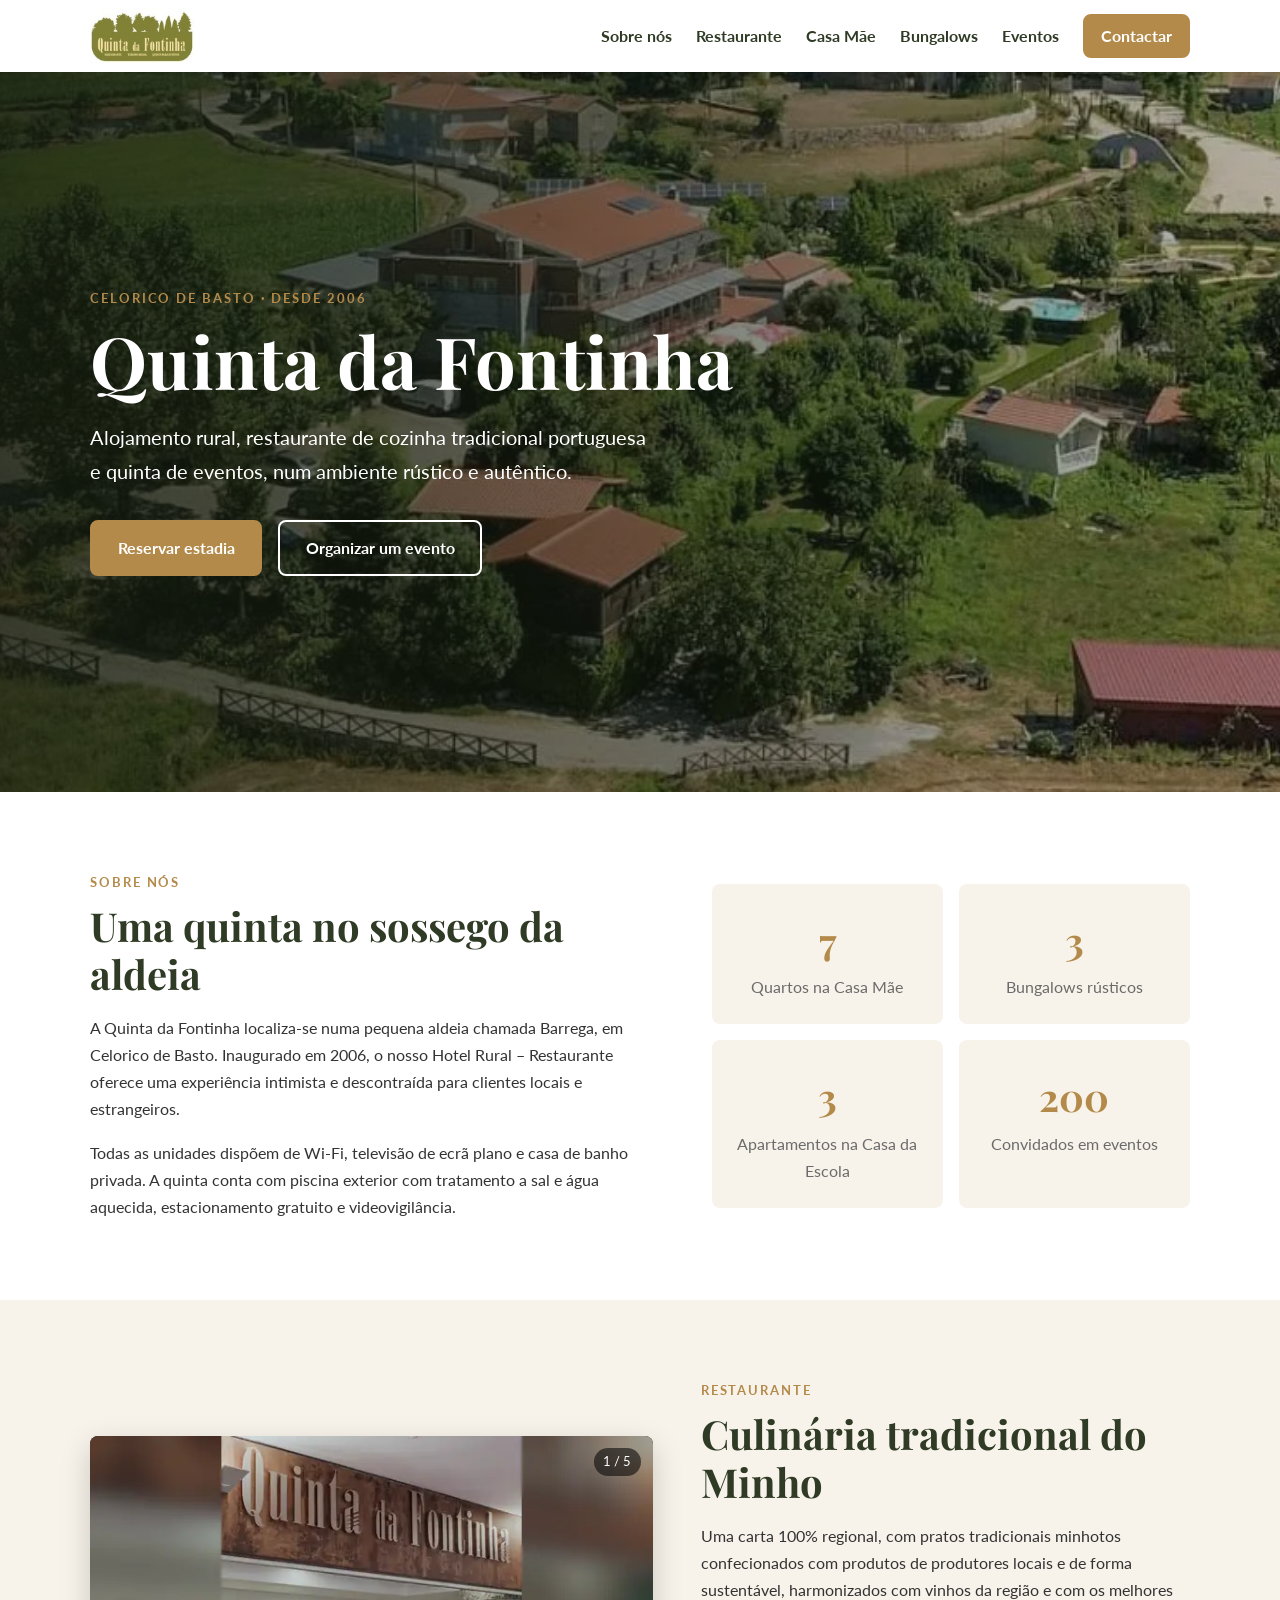
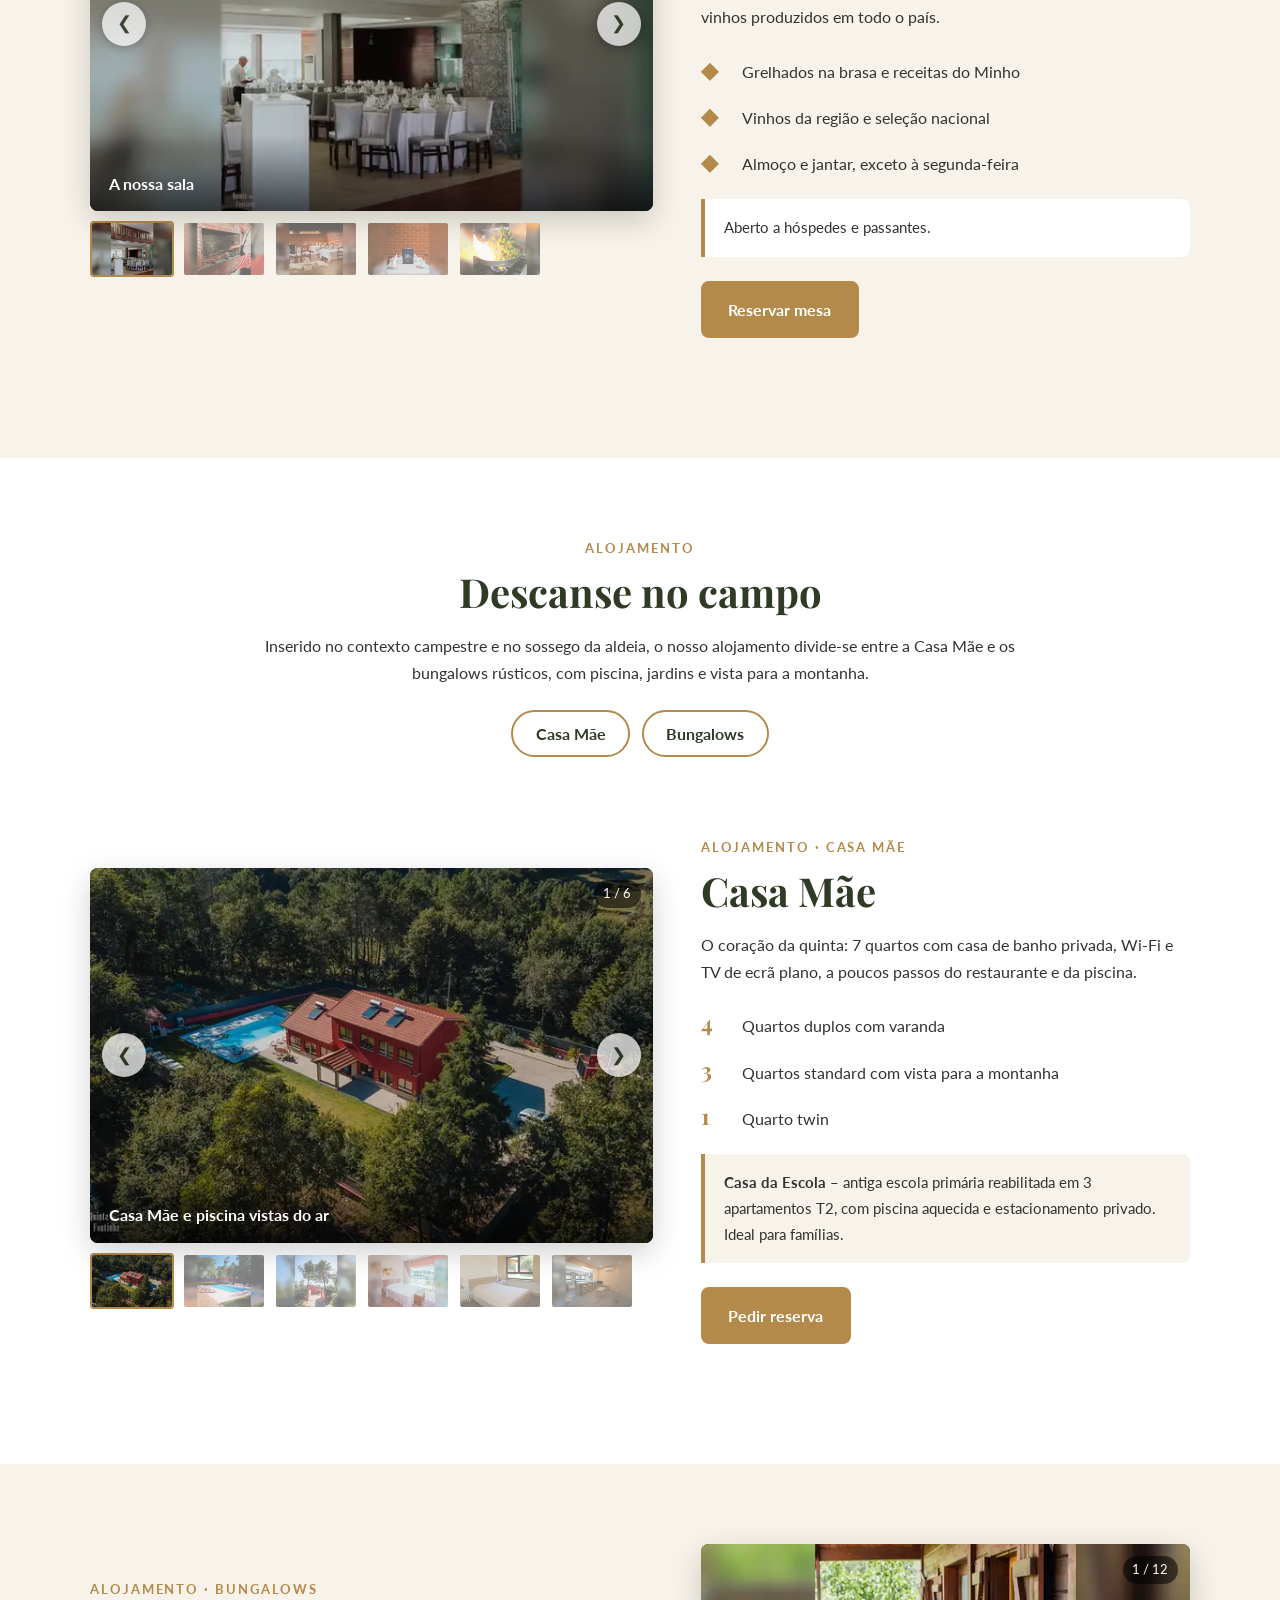
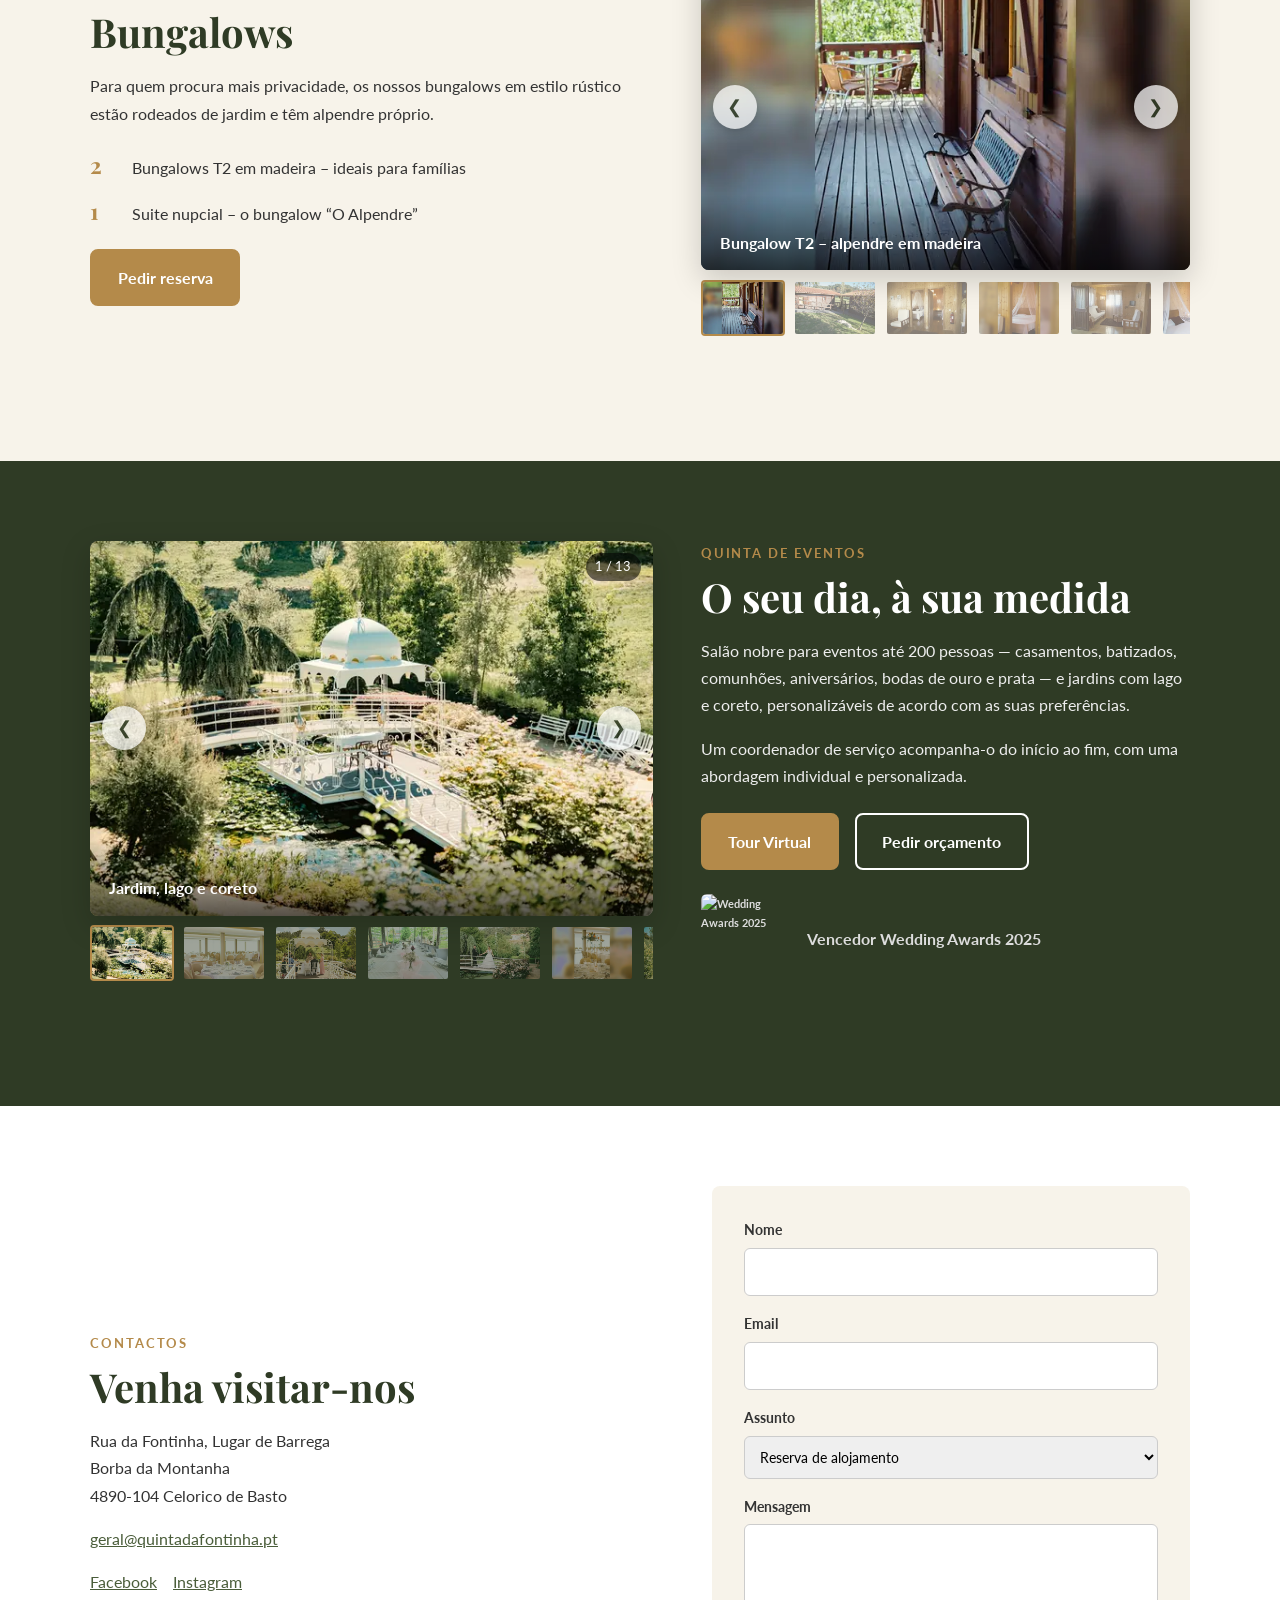
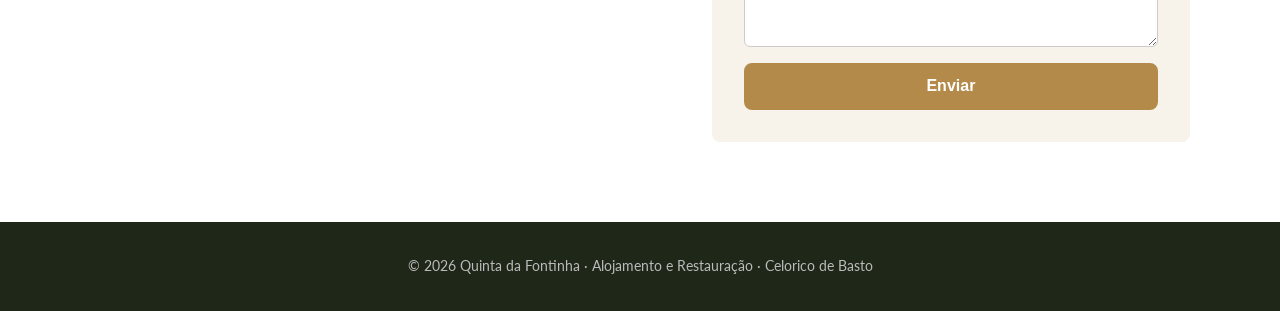
==== commit de8d12ed: "Slideshows per section; uniform 3:2 WebP images (1500x1000 + 600x400 thumbs)" ====
--- a/index.html
+++ b/index.html
@@ -34,7 +34,7 @@
       <h1>Quinta da Fontinha</h1>
       <p class="lead">Alojamento rural, restaurante de cozinha tradicional portuguesa e quinta de eventos, num ambiente rústico e autêntico.</p>
       <div class="hero-actions">
-        <a href="#casa-mae" class="btn">Reservar estadia</a>
+        <a href="#alojamento" class="btn">Reservar estadia</a>
         <a href="#eventos" class="btn btn-outline">Organizar um evento</a>
       </div>
     </div>
@@ -61,32 +61,34 @@
   <!-- RESTAURANTE -->
   <section id="restaurante" class="section section-alt">
     <div class="container">
-      <div class="section-head">
-        <p class="eyebrow">Restaurante</p>
-        <h2>Culinária tradicional do Minho</h2>
-        <p>Uma carta 100% regional, com pratos tradicionais minhotos confecionados com produtos de produtores locais e de forma sustentável, harmonizados com vinhos da região e com os melhores vinhos produzidos em todo o país.</p>
-      </div>
-
-      <div class="gallery gallery-4" data-gallery="restaurante">
-        <a href="assets/img/restaurante/grelha.jpg" data-caption="Grelhados na brasa"><img src="assets/img/restaurante/grelha-t.jpg" alt="Grelhados na brasa" loading="lazy"></a>
-        <a href="assets/img/restaurante/sala.jpg" data-caption="Sala do restaurante"><img src="assets/img/restaurante/sala-t.jpg" alt="Sala do restaurante em tijolo" loading="lazy"></a>
-        <a href="assets/img/restaurante/mesa.jpg" data-caption="Mesa posta"><img src="assets/img/restaurante/mesa-t.jpg" alt="Mesa posta com carta" loading="lazy"></a>
-        <a href="assets/img/restaurante/cozinha.jpg" data-caption="Na cozinha"><img src="assets/img/restaurante/cozinha-t.jpg" alt="Pimentos a saltear na cozinha" loading="lazy"></a>
-      </div>
-
-      <div class="cards">
-        <article class="card">
-          <h3>Gastronomia regional</h3>
-          <p>Pratos típicos da cozinha tradicional portuguesa, grelhados na brasa e receitas do Minho.</p>
-        </article>
-        <article class="card">
-          <h3>Vinhos de Portugal</h3>
-          <p>Harmonização com vinhos da região e seleção dos melhores vinhos nacionais.</p>
-        </article>
-        <article class="card">
-          <h3>Horário</h3>
-          <p>Almoço e jantar todos os dias, exceto à segunda-feira. Aberto a hóspedes e passantes.</p>
-        </article>
+      <div class="split">
+        <div class="slideshow" data-autoplay="6000" role="region" aria-roledescription="carrossel" aria-label="Fotos do restaurante">
+          <div class="ss-viewport">
+            <ul class="ss-track">
+              <li class="ss-slide" aria-roledescription="slide" aria-label="1 de 5"><a href="assets/img/restaurante/sala-principal.webp" data-caption="A nossa sala"><img src="assets/img/restaurante/sala-principal.webp" srcset="assets/img/restaurante/sala-principal-sm.webp 600w, assets/img/restaurante/sala-principal.webp 1500w" sizes="(max-width: 800px) 92vw, 560px" width="1500" height="1000" alt="Sala com mesas postas sob o letreiro Quinta da Fontinha" loading="lazy"></a><span class="ss-caption">A nossa sala</span></li>
+              <li class="ss-slide" aria-roledescription="slide" aria-label="2 de 5"><a href="assets/img/restaurante/grelha.webp" data-caption="Grelhados na brasa"><img src="assets/img/restaurante/grelha.webp" srcset="assets/img/restaurante/grelha-sm.webp 600w, assets/img/restaurante/grelha.webp 1500w" sizes="(max-width: 800px) 92vw, 560px" width="1500" height="1000" alt="Carnes a grelhar na brasa" fetchpriority="low" loading="lazy"></a><span class="ss-caption">Grelhados na brasa</span></li>
+              <li class="ss-slide" aria-roledescription="slide" aria-label="3 de 5"><a href="assets/img/restaurante/sala.webp" data-caption="Sala do restaurante"><img src="assets/img/restaurante/sala.webp" srcset="assets/img/restaurante/sala-sm.webp 600w, assets/img/restaurante/sala.webp 1500w" sizes="(max-width: 800px) 92vw, 560px" width="1500" height="1000" alt="Sala do restaurante em tijolo" fetchpriority="low" loading="lazy"></a><span class="ss-caption">Sala do restaurante</span></li>
+              <li class="ss-slide" aria-roledescription="slide" aria-label="4 de 5"><a href="assets/img/restaurante/mesa.webp" data-caption="Mesa posta"><img src="assets/img/restaurante/mesa.webp" srcset="assets/img/restaurante/mesa-sm.webp 600w, assets/img/restaurante/mesa.webp 1500w" sizes="(max-width: 800px) 92vw, 560px" width="1500" height="1000" alt="Mesa posta com a carta" fetchpriority="low" loading="lazy"></a><span class="ss-caption">Mesa posta</span></li>
+              <li class="ss-slide" aria-roledescription="slide" aria-label="5 de 5"><a href="assets/img/restaurante/cozinha.webp" data-caption="Na cozinha"><img src="assets/img/restaurante/cozinha.webp" srcset="assets/img/restaurante/cozinha-sm.webp 600w, assets/img/restaurante/cozinha.webp 1500w" sizes="(max-width: 800px) 92vw, 560px" width="1500" height="1000" alt="Pimentos a saltear na cozinha" fetchpriority="low" loading="lazy"></a><span class="ss-caption">Na cozinha</span></li>
+            </ul>
+            <button class="ss-btn ss-prev" type="button" aria-label="Foto anterior">&#10094;</button>
+            <button class="ss-btn ss-next" type="button" aria-label="Foto seguinte">&#10095;</button>
+            <span class="ss-counter" aria-live="polite"></span>
+          </div>
+          <div class="ss-thumbs" role="tablist" aria-label="Escolher foto"></div>
+        </div>
+        <div class="split-text">
+          <p class="eyebrow">Restaurante</p>
+          <h2>Culinária tradicional do Minho</h2>
+          <p>Uma carta 100% regional, com pratos tradicionais minhotos confecionados com produtos de produtores locais e de forma sustentável, harmonizados com vinhos da região e com os melhores vinhos produzidos em todo o país.</p>
+          <ul class="room-list">
+            <li><strong>&#9670;</strong> Grelhados na brasa e receitas do Minho</li>
+            <li><strong>&#9670;</strong> Vinhos da região e seleção nacional</li>
+            <li><strong>&#9670;</strong> Almoço e jantar, exceto à segunda-feira</li>
+          </ul>
+          <p class="note">Aberto a hóspedes e passantes.</p>
+          <a href="#contactos" class="btn" data-subject="Reserva de restaurante">Reservar mesa</a>
+        </div>
       </div>
     </div>
   </section>
@@ -108,9 +110,22 @@
   <section id="casa-mae" class="section">
     <div class="container">
       <div class="split">
-        <a class="split-media" href="assets/img/casa-mae/vista-aerea.jpg" data-gallery="casa-mae" data-caption="Casa Mãe e piscina vistas do ar">
-          <img src="assets/img/casa-mae/vista-aerea.jpg" alt="Vista aérea da Casa Mãe com piscina" loading="lazy">
-        </a>
+        <div class="slideshow" data-autoplay="6000" role="region" aria-roledescription="carrossel" aria-label="Fotos da Casa Mãe">
+          <div class="ss-viewport">
+            <ul class="ss-track">
+              <li class="ss-slide" aria-roledescription="slide" aria-label="1 de 6"><a href="assets/img/casa-mae/vista-aerea.webp" data-caption="Casa Mãe e piscina vistas do ar"><img src="assets/img/casa-mae/vista-aerea.webp" srcset="assets/img/casa-mae/vista-aerea-sm.webp 600w, assets/img/casa-mae/vista-aerea.webp 1500w" sizes="(max-width: 800px) 92vw, 560px" width="1500" height="1000" alt="Vista aérea da Casa Mãe com piscina" loading="lazy"></a><span class="ss-caption">Casa Mãe e piscina vistas do ar</span></li>
+              <li class="ss-slide" aria-roledescription="slide" aria-label="2 de 6"><a href="assets/img/casa-mae/piscina.webp" data-caption="Piscina exterior com água aquecida"><img src="assets/img/casa-mae/piscina.webp" srcset="assets/img/casa-mae/piscina-sm.webp 600w, assets/img/casa-mae/piscina.webp 1500w" sizes="(max-width: 800px) 92vw, 560px" width="1500" height="1000" alt="Piscina exterior com espreguiçadeiras" fetchpriority="low" loading="lazy"></a><span class="ss-caption">Piscina exterior com água aquecida</span></li>
+              <li class="ss-slide" aria-roledescription="slide" aria-label="3 de 6"><a href="assets/img/casa-mae/entrada.webp" data-caption="Entrada da Casa Mãe"><img src="assets/img/casa-mae/entrada.webp" srcset="assets/img/casa-mae/entrada-sm.webp 600w, assets/img/casa-mae/entrada.webp 1500w" sizes="(max-width: 800px) 92vw, 560px" width="1500" height="1000" alt="Entrada da Casa Mãe entre pinheiros" fetchpriority="low" loading="lazy"></a><span class="ss-caption">Entrada da Casa Mãe</span></li>
+              <li class="ss-slide" aria-roledescription="slide" aria-label="4 de 6"><a href="assets/img/casa-mae/quarto-varanda.webp" data-caption="Quarto duplo com varanda"><img src="assets/img/casa-mae/quarto-varanda.webp" srcset="assets/img/casa-mae/quarto-varanda-sm.webp 600w, assets/img/casa-mae/quarto-varanda.webp 1500w" sizes="(max-width: 800px) 92vw, 560px" width="1500" height="1000" alt="Quarto duplo com dossel e varanda" fetchpriority="low" loading="lazy"></a><span class="ss-caption">Quarto duplo com varanda</span></li>
+              <li class="ss-slide" aria-roledescription="slide" aria-label="5 de 6"><a href="assets/img/casa-mae/quarto-standard.webp" data-caption="Quarto standard"><img src="assets/img/casa-mae/quarto-standard.webp" srcset="assets/img/casa-mae/quarto-standard-sm.webp 600w, assets/img/casa-mae/quarto-standard.webp 1500w" sizes="(max-width: 800px) 92vw, 560px" width="1500" height="1000" alt="Quarto standard com janela" fetchpriority="low" loading="lazy"></a><span class="ss-caption">Quarto standard</span></li>
+              <li class="ss-slide" aria-roledescription="slide" aria-label="6 de 6"><a href="assets/img/casa-mae/apartamento-escola.webp" data-caption="Casa da Escola – apartamento T2"><img src="assets/img/casa-mae/apartamento-escola.webp" srcset="assets/img/casa-mae/apartamento-escola-sm.webp 600w, assets/img/casa-mae/apartamento-escola.webp 1500w" sizes="(max-width: 800px) 92vw, 560px" width="1500" height="1000" alt="Sala e cozinha de apartamento T2" fetchpriority="low" loading="lazy"></a><span class="ss-caption">Casa da Escola – apartamento T2</span></li>
+            </ul>
+            <button class="ss-btn ss-prev" type="button" aria-label="Foto anterior">&#10094;</button>
+            <button class="ss-btn ss-next" type="button" aria-label="Foto seguinte">&#10095;</button>
+            <span class="ss-counter" aria-live="polite"></span>
+          </div>
+          <div class="ss-thumbs" role="tablist" aria-label="Escolher foto"></div>
+        </div>
         <div class="split-text">
           <p class="eyebrow">Alojamento · Casa Mãe</p>
           <h2>Casa Mãe</h2>
@@ -124,14 +139,6 @@
           <a href="#contactos" class="btn" data-subject="Reserva de alojamento">Pedir reserva</a>
         </div>
       </div>
-
-      <div class="gallery gallery-5" data-gallery="casa-mae">
-        <a href="assets/img/casa-mae/entrada.jpg" data-caption="Entrada da Casa Mãe"><img src="assets/img/casa-mae/entrada-t.jpg" alt="Entrada da Casa Mãe" loading="lazy"></a>
-        <a href="assets/img/casa-mae/piscina.jpg" data-caption="Piscina exterior com água aquecida"><img src="assets/img/casa-mae/piscina-t.jpg" alt="Piscina exterior" loading="lazy"></a>
-        <a href="assets/img/casa-mae/quarto-varanda.jpg" data-caption="Quarto duplo com varanda"><img src="assets/img/casa-mae/quarto-varanda-t.jpg" alt="Quarto duplo com varanda" loading="lazy"></a>
-        <a href="assets/img/casa-mae/quarto-standard.jpg" data-caption="Quarto standard"><img src="assets/img/casa-mae/quarto-standard-t.jpg" alt="Quarto standard" loading="lazy"></a>
-        <a href="assets/img/casa-mae/apartamento-escola.jpg" data-caption="Casa da Escola – apartamento T2"><img src="assets/img/casa-mae/apartamento-escola-t.jpg" alt="Sala e cozinha de apartamento T2 da Casa da Escola" loading="lazy"></a>
-      </div>
     </div>
   </section>
 
@@ -139,9 +146,28 @@
   <section id="bungalows" class="section section-alt">
     <div class="container">
       <div class="split split-reverse">
-        <a class="split-media" href="assets/img/bungalows/t2-alpendre.jpg" data-gallery="bungalows" data-caption="Bungalow T2 – alpendre em madeira">
-          <img src="assets/img/bungalows/t2-alpendre.jpg" alt="Alpendre de bungalow rústico em madeira" loading="lazy">
-        </a>
+        <div class="slideshow" data-autoplay="6000" role="region" aria-roledescription="carrossel" aria-label="Fotos dos bungalows">
+          <div class="ss-viewport">
+            <ul class="ss-track">
+              <li class="ss-slide" aria-roledescription="slide" aria-label="1 de 12"><a href="assets/img/bungalows/t2-alpendre.webp" data-caption="Bungalow T2 – alpendre em madeira"><img src="assets/img/bungalows/t2-alpendre.webp" srcset="assets/img/bungalows/t2-alpendre-sm.webp 600w, assets/img/bungalows/t2-alpendre.webp 1500w" sizes="(max-width: 800px) 92vw, 560px" width="1500" height="1000" alt="Alpendre de bungalow em madeira" loading="lazy"></a><span class="ss-caption">Bungalow T2 – alpendre em madeira</span></li>
+              <li class="ss-slide" aria-roledescription="slide" aria-label="2 de 12"><a href="assets/img/bungalows/t2-exterior.webp" data-caption="Bungalows T2 no jardim"><img src="assets/img/bungalows/t2-exterior.webp" srcset="assets/img/bungalows/t2-exterior-sm.webp 600w, assets/img/bungalows/t2-exterior.webp 1500w" sizes="(max-width: 800px) 92vw, 560px" width="1500" height="1000" alt="Bungalows de madeira no jardim" fetchpriority="low" loading="lazy"></a><span class="ss-caption">Bungalows T2 no jardim</span></li>
+              <li class="ss-slide" aria-roledescription="slide" aria-label="3 de 12"><a href="assets/img/bungalows/t2-interior.webp" data-caption="Bungalow T2 – sala e quartos"><img src="assets/img/bungalows/t2-interior.webp" srcset="assets/img/bungalows/t2-interior-sm.webp 600w, assets/img/bungalows/t2-interior.webp 1500w" sizes="(max-width: 800px) 92vw, 560px" width="1500" height="1000" alt="Interior de bungalow T2" fetchpriority="low" loading="lazy"></a><span class="ss-caption">Bungalow T2 – sala e quartos</span></li>
+              <li class="ss-slide" aria-roledescription="slide" aria-label="4 de 12"><a href="assets/img/bungalows/t2-quarto.webp" data-caption="Bungalow T2 – quarto com dossel"><img src="assets/img/bungalows/t2-quarto.webp" srcset="assets/img/bungalows/t2-quarto-sm.webp 600w, assets/img/bungalows/t2-quarto.webp 1500w" sizes="(max-width: 800px) 92vw, 560px" width="1500" height="1000" alt="Quarto com dossel em madeira" fetchpriority="low" loading="lazy"></a><span class="ss-caption">Bungalow T2 – quarto com dossel</span></li>
+              <li class="ss-slide" aria-roledescription="slide" aria-label="5 de 12"><a href="assets/img/bungalows/t2-sala.webp" data-caption="Bungalow T2 – sala de estar"><img src="assets/img/bungalows/t2-sala.webp" srcset="assets/img/bungalows/t2-sala-sm.webp 600w, assets/img/bungalows/t2-sala.webp 1500w" sizes="(max-width: 800px) 92vw, 560px" width="1500" height="1000" alt="Sala de estar do bungalow" fetchpriority="low" loading="lazy"></a><span class="ss-caption">Bungalow T2 – sala de estar</span></li>
+              <li class="ss-slide" aria-roledescription="slide" aria-label="6 de 12"><a href="assets/img/bungalows/t2-quarto-2.webp" data-caption="Bungalow T2 – quarto"><img src="assets/img/bungalows/t2-quarto-2.webp" srcset="assets/img/bungalows/t2-quarto-2-sm.webp 600w, assets/img/bungalows/t2-quarto-2.webp 1500w" sizes="(max-width: 800px) 92vw, 560px" width="1500" height="1000" alt="Quarto de bungalow" fetchpriority="low" loading="lazy"></a><span class="ss-caption">Bungalow T2 – quarto</span></li>
+              <li class="ss-slide" aria-roledescription="slide" aria-label="7 de 12"><a href="assets/img/bungalows/t2-varanda.webp" data-caption="Bungalow T2 – alpendre com mesa"><img src="assets/img/bungalows/t2-varanda.webp" srcset="assets/img/bungalows/t2-varanda-sm.webp 600w, assets/img/bungalows/t2-varanda.webp 1500w" sizes="(max-width: 800px) 92vw, 560px" width="1500" height="1000" alt="Alpendre com mesa e cadeiras" fetchpriority="low" loading="lazy"></a><span class="ss-caption">Bungalow T2 – alpendre com mesa</span></li>
+              <li class="ss-slide" aria-roledescription="slide" aria-label="8 de 12"><a href="assets/img/bungalows/alpendre-exterior.webp" data-caption="“O Alpendre” – suite nupcial"><img src="assets/img/bungalows/alpendre-exterior.webp" srcset="assets/img/bungalows/alpendre-exterior-sm.webp 600w, assets/img/bungalows/alpendre-exterior.webp 1500w" sizes="(max-width: 800px) 92vw, 560px" width="1500" height="1000" alt="Bungalow O Alpendre elevado" fetchpriority="low" loading="lazy"></a><span class="ss-caption">“O Alpendre” – suite nupcial</span></li>
+              <li class="ss-slide" aria-roledescription="slide" aria-label="9 de 12"><a href="assets/img/bungalows/alpendre-quarto.webp" data-caption="“O Alpendre” – quarto com varanda"><img src="assets/img/bungalows/alpendre-quarto.webp" srcset="assets/img/bungalows/alpendre-quarto-sm.webp 600w, assets/img/bungalows/alpendre-quarto.webp 1500w" sizes="(max-width: 800px) 92vw, 560px" width="1500" height="1000" alt="Quarto da suite com varanda" fetchpriority="low" loading="lazy"></a><span class="ss-caption">“O Alpendre” – quarto com varanda</span></li>
+              <li class="ss-slide" aria-roledescription="slide" aria-label="10 de 12"><a href="assets/img/bungalows/alpendre-cama.webp" data-caption="“O Alpendre” – suite"><img src="assets/img/bungalows/alpendre-cama.webp" srcset="assets/img/bungalows/alpendre-cama-sm.webp 600w, assets/img/bungalows/alpendre-cama.webp 1500w" sizes="(max-width: 800px) 92vw, 560px" width="1500" height="1000" alt="Cama da suite nupcial" fetchpriority="low" loading="lazy"></a><span class="ss-caption">“O Alpendre” – suite</span></li>
+              <li class="ss-slide" aria-roledescription="slide" aria-label="11 de 12"><a href="assets/img/bungalows/alpendre-terraco.webp" data-caption="“O Alpendre” – varanda com vista"><img src="assets/img/bungalows/alpendre-terraco.webp" srcset="assets/img/bungalows/alpendre-terraco-sm.webp 600w, assets/img/bungalows/alpendre-terraco.webp 1500w" sizes="(max-width: 800px) 92vw, 560px" width="1500" height="1000" alt="Varanda com cadeiras" fetchpriority="low" loading="lazy"></a><span class="ss-caption">“O Alpendre” – varanda com vista</span></li>
+              <li class="ss-slide" aria-roledescription="slide" aria-label="12 de 12"><a href="assets/img/bungalows/alpendre-varanda.webp" data-caption="“O Alpendre” – um lugar para recordar"><img src="assets/img/bungalows/alpendre-varanda.webp" srcset="assets/img/bungalows/alpendre-varanda-sm.webp 600w, assets/img/bungalows/alpendre-varanda.webp 1500w" sizes="(max-width: 800px) 92vw, 560px" width="1500" height="1000" alt="Noivos na varanda do Alpendre" fetchpriority="low" loading="lazy"></a><span class="ss-caption">“O Alpendre” – um lugar para recordar</span></li>
+            </ul>
+            <button class="ss-btn ss-prev" type="button" aria-label="Foto anterior">&#10094;</button>
+            <button class="ss-btn ss-next" type="button" aria-label="Foto seguinte">&#10095;</button>
+            <span class="ss-counter" aria-live="polite"></span>
+          </div>
+          <div class="ss-thumbs" role="tablist" aria-label="Escolher foto"></div>
+        </div>
         <div class="split-text">
           <p class="eyebrow">Alojamento · Bungalows</p>
           <h2>Bungalows</h2>
@@ -153,27 +179,6 @@
           <a href="#contactos" class="btn" data-subject="Reserva de alojamento">Pedir reserva</a>
         </div>
       </div>
-
-      <h3 class="gallery-title">Bungalows T2 rústicos</h3>
-      <div class="gallery gallery-wide-first" data-gallery="bungalows">
-        <a href="assets/img/bungalows/t2-exterior.jpg" data-caption="Bungalows T2 no jardim"><img src="assets/img/bungalows/t2-exterior-t.jpg" alt="Bungalows de madeira no jardim" loading="lazy"></a>
-        <a href="assets/img/bungalows/t2-interior.jpg" data-caption="Sala e quartos"><img src="assets/img/bungalows/t2-interior-t.jpg" alt="Interior de bungalow T2" loading="lazy"></a>
-        <a href="assets/img/bungalows/t2-quarto.jpg" data-caption="Quarto com dossel"><img src="assets/img/bungalows/t2-quarto-t.jpg" alt="Quarto com dossel em madeira" loading="lazy"></a>
-        <a href="assets/img/bungalows/t2-sala.jpg" data-caption="Sala de estar"><img src="assets/img/bungalows/t2-sala-t.jpg" alt="Sala de estar do bungalow" loading="lazy"></a>
-        <a href="assets/img/bungalows/t2-quarto-2.jpg" data-caption="Quarto"><img src="assets/img/bungalows/t2-quarto-2-t.jpg" alt="Quarto de bungalow" loading="lazy"></a>
-        <a href="assets/img/bungalows/t2-varanda.jpg" data-caption="Alpendre com mesa"><img src="assets/img/bungalows/t2-varanda-t.jpg" alt="Alpendre com mesa e cadeiras" loading="lazy"></a>
-        <a href="assets/img/bungalows/t2-detalhe.jpg" data-caption="Pormenores"><img src="assets/img/bungalows/t2-detalhe-t.jpg" alt="Toalhas sobre a cama" loading="lazy"></a>
-      </div>
-
-      <h3 class="gallery-title">Suite nupcial “O Alpendre”</h3>
-      <div class="gallery gallery-3" data-gallery="bungalows">
-        <a href="assets/img/bungalows/alpendre-exterior.jpg" data-caption="“O Alpendre” – suite nupcial"><img src="assets/img/bungalows/alpendre-exterior-t.jpg" alt="Bungalow O Alpendre elevado" loading="lazy"></a>
-        <a href="assets/img/bungalows/alpendre-quarto.jpg" data-caption="Quarto com varanda"><img src="assets/img/bungalows/alpendre-quarto-t.jpg" alt="Quarto da suite com varanda" loading="lazy"></a>
-        <a href="assets/img/bungalows/alpendre-cama.jpg" data-caption="Suite"><img src="assets/img/bungalows/alpendre-cama-t.jpg" alt="Cama da suite nupcial" loading="lazy"></a>
-        <a href="assets/img/bungalows/alpendre-terraco.jpg" data-caption="Varanda com vista"><img src="assets/img/bungalows/alpendre-terraco-t.jpg" alt="Varanda com cadeiras" loading="lazy"></a>
-        <a href="assets/img/bungalows/alpendre-varanda.jpg" data-caption="Um lugar para recordar"><img src="assets/img/bungalows/alpendre-varanda-t.jpg" alt="Noivos na varanda do Alpendre" loading="lazy"></a>
-        <a href="assets/img/bungalows/alpendre-entrada.jpg" data-caption="Entrada"><img src="assets/img/bungalows/alpendre-entrada-t.jpg" alt="Entrada do bungalow O Alpendre" loading="lazy"></a>
-      </div>
     </div>
   </section>
 
@@ -181,9 +186,29 @@
   <section id="eventos" class="section section-dark">
     <div class="container">
       <div class="split">
-        <a class="split-media" href="assets/img/eventos/jardim-coreto.jpg" data-gallery="eventos" data-caption="Jardim, lago e coreto">
-          <img src="assets/img/eventos/jardim-coreto.jpg" alt="Jardim com lago e coreto para cerimónias" loading="lazy">
-        </a>
+        <div class="slideshow" data-autoplay="6000" role="region" aria-roledescription="carrossel" aria-label="Fotos da quinta de eventos">
+          <div class="ss-viewport">
+            <ul class="ss-track">
+              <li class="ss-slide" aria-roledescription="slide" aria-label="1 de 13"><a href="assets/img/eventos/jardim-coreto.webp" data-caption="Jardim, lago e coreto"><img src="assets/img/eventos/jardim-coreto.webp" srcset="assets/img/eventos/jardim-coreto-sm.webp 600w, assets/img/eventos/jardim-coreto.webp 1500w" sizes="(max-width: 800px) 92vw, 560px" width="1500" height="1000" alt="Jardim com lago e coreto" loading="lazy"></a><span class="ss-caption">Jardim, lago e coreto</span></li>
+              <li class="ss-slide" aria-roledescription="slide" aria-label="2 de 13"><a href="assets/img/eventos/salao.webp" data-caption="Salão nobre"><img src="assets/img/eventos/salao.webp" srcset="assets/img/eventos/salao-sm.webp 600w, assets/img/eventos/salao.webp 1500w" sizes="(max-width: 800px) 92vw, 560px" width="1500" height="1000" alt="Salão nobre preparado para banquete" fetchpriority="low" loading="lazy"></a><span class="ss-caption">Salão nobre</span></li>
+              <li class="ss-slide" aria-roledescription="slide" aria-label="3 de 13"><a href="assets/img/eventos/cerimonia.webp" data-caption="Cerimónia no coreto"><img src="assets/img/eventos/cerimonia.webp" srcset="assets/img/eventos/cerimonia-sm.webp 600w, assets/img/eventos/cerimonia.webp 1500w" sizes="(max-width: 800px) 92vw, 560px" width="1500" height="1000" alt="Cerimónia no coreto" fetchpriority="low" loading="lazy"></a><span class="ss-caption">Cerimónia no coreto</span></li>
+              <li class="ss-slide" aria-roledescription="slide" aria-label="4 de 13"><a href="assets/img/eventos/mesa.webp" data-caption="Mesa de honra"><img src="assets/img/eventos/mesa.webp" srcset="assets/img/eventos/mesa-sm.webp 600w, assets/img/eventos/mesa.webp 1500w" sizes="(max-width: 800px) 92vw, 560px" width="1500" height="1000" alt="Mesa de honra decorada" fetchpriority="low" loading="lazy"></a><span class="ss-caption">Mesa de honra</span></li>
+              <li class="ss-slide" aria-roledescription="slide" aria-label="5 de 13"><a href="assets/img/eventos/ponte.webp" data-caption="Ponte sobre o lago"><img src="assets/img/eventos/ponte.webp" srcset="assets/img/eventos/ponte-sm.webp 600w, assets/img/eventos/ponte.webp 1500w" sizes="(max-width: 800px) 92vw, 560px" width="1500" height="1000" alt="Noivos na ponte sobre o lago" fetchpriority="low" loading="lazy"></a><span class="ss-caption">Ponte sobre o lago</span></li>
+              <li class="ss-slide" aria-roledescription="slide" aria-label="6 de 13"><a href="assets/img/eventos/centro-mesa.webp" data-caption="Decoração personalizada"><img src="assets/img/eventos/centro-mesa.webp" srcset="assets/img/eventos/centro-mesa-sm.webp 600w, assets/img/eventos/centro-mesa.webp 1500w" sizes="(max-width: 800px) 92vw, 560px" width="1500" height="1000" alt="Centro de mesa com flores" fetchpriority="low" loading="lazy"></a><span class="ss-caption">Decoração personalizada</span></li>
+              <li class="ss-slide" aria-roledescription="slide" aria-label="7 de 13"><a href="assets/img/eventos/arco.webp" data-caption="Jardins"><img src="assets/img/eventos/arco.webp" srcset="assets/img/eventos/arco-sm.webp 600w, assets/img/eventos/arco.webp 1500w" sizes="(max-width: 800px) 92vw, 560px" width="1500" height="1000" alt="Caminho do jardim com arco" fetchpriority="low" loading="lazy"></a><span class="ss-caption">Jardins</span></li>
+              <li class="ss-slide" aria-roledescription="slide" aria-label="8 de 13"><a href="assets/img/eventos/noite.webp" data-caption="Noite no jardim"><img src="assets/img/eventos/noite.webp" srcset="assets/img/eventos/noite-sm.webp 600w, assets/img/eventos/noite.webp 1500w" sizes="(max-width: 800px) 92vw, 560px" width="1500" height="1000" alt="Noivos no jardim iluminado à noite" fetchpriority="low" loading="lazy"></a><span class="ss-caption">Noite no jardim</span></li>
+              <li class="ss-slide" aria-roledescription="slide" aria-label="9 de 13"><a href="assets/img/eventos/salao-2.webp" data-caption="Salão com luz natural"><img src="assets/img/eventos/salao-2.webp" srcset="assets/img/eventos/salao-2-sm.webp 600w, assets/img/eventos/salao-2.webp 1500w" sizes="(max-width: 800px) 92vw, 560px" width="1500" height="1000" alt="Salão com mesas redondas" fetchpriority="low" loading="lazy"></a><span class="ss-caption">Salão com luz natural</span></li>
+              <li class="ss-slide" aria-roledescription="slide" aria-label="10 de 13"><a href="assets/img/eventos/decoracao.webp" data-caption="Pormenores de decoração"><img src="assets/img/eventos/decoracao.webp" srcset="assets/img/eventos/decoracao-sm.webp 600w, assets/img/eventos/decoracao.webp 1500w" sizes="(max-width: 800px) 92vw, 560px" width="1500" height="1000" alt="Caixotes de madeira com fotografias" fetchpriority="low" loading="lazy"></a><span class="ss-caption">Pormenores de decoração</span></li>
+              <li class="ss-slide" aria-roledescription="slide" aria-label="11 de 13"><a href="assets/img/eventos/coreto-fumo.webp" data-caption="Momentos únicos"><img src="assets/img/eventos/coreto-fumo.webp" srcset="assets/img/eventos/coreto-fumo-sm.webp 600w, assets/img/eventos/coreto-fumo.webp 1500w" sizes="(max-width: 800px) 92vw, 560px" width="1500" height="1000" alt="Coreto com efeito de fumo à noite" fetchpriority="low" loading="lazy"></a><span class="ss-caption">Momentos únicos</span></li>
+              <li class="ss-slide" aria-roledescription="slide" aria-label="12 de 13"><a href="assets/img/eventos/festa.webp" data-caption="Celebração no jardim"><img src="assets/img/eventos/festa.webp" srcset="assets/img/eventos/festa-sm.webp 600w, assets/img/eventos/festa.webp 1500w" sizes="(max-width: 800px) 92vw, 560px" width="1500" height="1000" alt="Noivos com fumos coloridos" fetchpriority="low" loading="lazy"></a><span class="ss-caption">Celebração no jardim</span></li>
+              <li class="ss-slide" aria-roledescription="slide" aria-label="13 de 13"><a href="assets/img/eventos/convidados.webp" data-caption="Festa no jardim"><img src="assets/img/eventos/convidados.webp" srcset="assets/img/eventos/convidados-sm.webp 600w, assets/img/eventos/convidados.webp 1500w" sizes="(max-width: 800px) 92vw, 560px" width="1500" height="1000" alt="Convidados a dançar no jardim" fetchpriority="low" loading="lazy"></a><span class="ss-caption">Festa no jardim</span></li>
+            </ul>
+            <button class="ss-btn ss-prev" type="button" aria-label="Foto anterior">&#10094;</button>
+            <button class="ss-btn ss-next" type="button" aria-label="Foto seguinte">&#10095;</button>
+            <span class="ss-counter" aria-live="polite"></span>
+          </div>
+          <div class="ss-thumbs" role="tablist" aria-label="Escolher foto"></div>
+        </div>
         <div class="split-text">
           <p class="eyebrow">Quinta de eventos</p>
           <h2>O seu dia, à sua medida</h2>
@@ -198,19 +223,6 @@
             <span>Vencedor Wedding Awards 2025</span>
           </a>
         </div>
-      </div>
-
-      <div class="gallery gallery-masonry" data-gallery="eventos">
-        <a href="assets/img/eventos/salao.jpg" data-caption="Salão nobre"><img src="assets/img/eventos/salao-t.jpg" alt="Salão nobre preparado para banquete" loading="lazy"></a>
-        <a href="assets/img/eventos/cerimonia.jpg" data-caption="Cerimónia no coreto"><img src="assets/img/eventos/cerimonia-t.jpg" alt="Cerimónia no coreto" loading="lazy"></a>
-        <a href="assets/img/eventos/mesa.jpg" data-caption="Mesa de honra"><img src="assets/img/eventos/mesa-t.jpg" alt="Mesa de honra decorada" loading="lazy"></a>
-        <a href="assets/img/eventos/ponte.jpg" data-caption="Ponte sobre o lago"><img src="assets/img/eventos/ponte-t.jpg" alt="Noivos na ponte sobre o lago" loading="lazy"></a>
-        <a href="assets/img/eventos/centro-mesa.jpg" data-caption="Decoração personalizada"><img src="assets/img/eventos/centro-mesa-t.jpg" alt="Centro de mesa com flores" loading="lazy"></a>
-        <a href="assets/img/eventos/arco.jpg" data-caption="Jardins"><img src="assets/img/eventos/arco-t.jpg" alt="Caminho do jardim com arco" loading="lazy"></a>
-        <a href="assets/img/eventos/noite.jpg" data-caption="Noite no jardim"><img src="assets/img/eventos/noite-t.jpg" alt="Noivos no jardim iluminado à noite" loading="lazy"></a>
-        <a href="assets/img/eventos/salao-2.jpg" data-caption="Salão com luz natural"><img src="assets/img/eventos/salao-2-t.jpg" alt="Salão com mesas redondas" loading="lazy"></a>
-        <a href="assets/img/eventos/coreto-fumo.jpg" data-caption="Momentos únicos"><img src="assets/img/eventos/coreto-fumo-t.jpg" alt="Coreto com efeito de fumo à noite" loading="lazy"></a>
-        <a href="assets/img/eventos/convidados.jpg" data-caption="Festa no jardim"><img src="assets/img/eventos/convidados-t.jpg" alt="Convidados a dançar no jardim" loading="lazy"></a>
       </div>
     </div>
   </section>
--- a/assets/css/style.css
+++ b/assets/css/style.css
@@ -40,7 +40,7 @@
 .nav-toggle span { display: block; width: 26px; height: 3px; background: var(--green-dark); margin: 5px 0; }
 
 /* Hero */
-.hero { position: relative; min-height: min(80vh, 720px); display: flex; align-items: center; background: url("../img/hero.jpg") center/cover no-repeat; color: #fff; }
+.hero { position: relative; min-height: min(80vh, 720px); display: flex; align-items: center; background: url("../img/hero.webp") center/cover no-repeat; color: #fff; }
 .hero-overlay { position: absolute; inset: 0; background: linear-gradient(90deg, rgba(20,28,15,.8), rgba(20,28,15,.3)); }
 .hero-content { position: relative; max-width: 1100px; }
 .hero h1 { color: #fff; font-size: clamp(2.5rem, 7vw, 4.5rem); }
@@ -83,11 +83,7 @@
 .pill:hover { background: var(--gold); color: #fff; }
 
 /* Split: imagem + texto */
-.split { display: grid; grid-template-columns: 1.1fr 1fr; gap: 3rem; align-items: center; margin-bottom: 2.5rem; }
-.split-reverse .split-media { order: 2; }
-.split-media { display: block; border-radius: var(--radius); overflow: hidden; box-shadow: 0 10px 30px rgba(0,0,0,.15); aspect-ratio: 4 / 3; }
-.split-media img { width: 100%; height: 100%; object-fit: cover; transition: transform .5s; }
-.split-media:hover img { transform: scale(1.04); }
+.split { display: grid; grid-template-columns: minmax(0, 1.15fr) minmax(0, 1fr); gap: 3rem; align-items: center; margin-bottom: 2.5rem; }
 .room-list { list-style: none; margin: 1.2rem 0; display: grid; gap: .5rem; }
 .room-list li { display: flex; gap: .6rem; align-items: baseline; }
 .room-list strong { display: inline-block; min-width: 2rem; font-family: "Playfair Display", serif; font-size: 1.4rem; color: var(--gold); }
@@ -99,21 +95,27 @@
 .badge { display: inline-flex; align-items: center; gap: 1rem; margin-top: 1.5rem; color: #ddd; text-decoration: none; font-weight: 700; }
 .badge img { width: 90px; height: auto; border-radius: 6px; flex-shrink: 0; font-size: .7rem; }
 
-/* Galerias */
-.gallery-title { margin: 2.5rem 0 1rem; font-size: 1.4rem; }
-.gallery { display: grid; grid-template-columns: repeat(auto-fill, minmax(220px, 1fr)); gap: .75rem; }
-.gallery-4 { grid-template-columns: repeat(4, 1fr); margin-bottom: 1rem; }
-.gallery a { display: block; position: relative; overflow: hidden; border-radius: 6px; aspect-ratio: 4 / 3; background: #ddd; }
-.gallery img { width: 100%; height: 100%; object-fit: cover; transition: transform .4s, filter .4s; }
-.gallery a:hover img { transform: scale(1.06); filter: brightness(.85); }
-.gallery a::after { content: "+"; position: absolute; inset: auto .6rem .4rem auto; color: #fff; font-size: 1.6rem; opacity: 0; transition: .3s; text-shadow: 0 1px 4px rgba(0,0,0,.6); }
-.gallery a:hover::after { opacity: 1; }
-.gallery-5 { grid-template-columns: repeat(5, 1fr); }
-.gallery-3 { grid-template-columns: repeat(3, 1fr); }
-.gallery-wide-first { grid-template-columns: repeat(4, 1fr); }
-.gallery-wide-first a:first-child { grid-column: span 2; aspect-ratio: 8 / 3; }
-.gallery-masonry { margin-top: 1rem; grid-template-columns: repeat(4, 1fr); grid-auto-flow: dense; }
-.gallery-masonry a:nth-child(1), .gallery-masonry a:nth-child(7) { grid-column: span 2; grid-row: span 2; aspect-ratio: auto; }
+/* Slideshow */
+.split-reverse .slideshow { order: 2; }
+.slideshow { position: relative; min-width: 0; }
+.ss-viewport { position: relative; border-radius: var(--radius); overflow: hidden; box-shadow: 0 10px 30px rgba(0,0,0,.18); background: #222; aspect-ratio: 3 / 2; }
+.ss-track { list-style: none; display: flex; height: 100%; overflow-x: auto; scroll-snap-type: x mandatory; scroll-behavior: smooth; scrollbar-width: none; overscroll-behavior-x: contain; }
+.ss-track::-webkit-scrollbar { display: none; }
+.ss-slide { position: relative; flex: 0 0 100%; height: 100%; scroll-snap-align: start; }
+.ss-slide a { display: block; height: 100%; cursor: zoom-in; }
+.ss-slide img { width: 100%; height: 100%; object-fit: cover; }
+.ss-caption { position: absolute; left: 0; right: 0; bottom: 0; padding: 2.2rem 1.2rem .9rem; color: #fff; font-weight: 700; background: linear-gradient(transparent, rgba(0,0,0,.65)); pointer-events: none; }
+.ss-btn { position: absolute; top: 50%; transform: translateY(-50%); width: 44px; height: 44px; border-radius: 50%; border: 0; background: rgba(255,255,255,.85); color: var(--green-dark); font-size: 1.1rem; cursor: pointer; box-shadow: 0 2px 8px rgba(0,0,0,.25); transition: .2s; opacity: .85; }
+.ss-btn:hover, .ss-btn:focus-visible { background: #fff; opacity: 1; }
+.ss-prev { left: .75rem; }
+.ss-next { right: .75rem; }
+.ss-counter { position: absolute; top: .75rem; right: .75rem; background: rgba(0,0,0,.55); color: #fff; font-size: .8rem; padding: .2rem .6rem; border-radius: 999px; }
+.ss-thumbs { display: flex; gap: .5rem; margin-top: .6rem; overflow-x: auto; padding-bottom: .3rem; scrollbar-width: thin; scroll-behavior: smooth; }
+.ss-thumbs button { flex: 0 0 auto; width: 84px; aspect-ratio: 3 / 2; padding: 0; border: 2px solid transparent; border-radius: 4px; overflow: hidden; cursor: pointer; opacity: .55; transition: .2s; background: none; }
+.ss-thumbs button img { width: 100%; height: 100%; object-fit: cover; }
+.ss-thumbs button:hover { opacity: .9; }
+.ss-thumbs button[aria-selected="true"] { opacity: 1; border-color: var(--gold); }
+@media (prefers-reduced-motion: reduce) { .ss-track, .ss-thumbs { scroll-behavior: auto; } }
 
 /* Lightbox */
 .lightbox { position: fixed; inset: 0; z-index: 100; background: rgba(10,14,8,.94); display: flex; align-items: center; justify-content: center; }
@@ -132,13 +134,10 @@
 
 @media (max-width: 800px) {
   .two-col, .split { grid-template-columns: 1fr; gap: 1.5rem; }
-  .split-reverse .split-media { order: 0; }
-  .gallery-4 { grid-template-columns: repeat(2, 1fr); }
-  .gallery, .gallery-3, .gallery-5, .gallery-wide-first, .gallery-masonry { grid-template-columns: repeat(2, 1fr); }
-  .gallery-5 a:first-child { grid-column: span 2; }
-  .gallery-wide-first a:first-child { aspect-ratio: 4 / 3; }
-  .gallery-masonry a:nth-child(1), .gallery-masonry a:nth-child(7) { grid-column: span 2; grid-row: auto; aspect-ratio: 4 / 3; }
+  .split-reverse .slideshow { order: 0; }
   .nav-toggle { display: block; }
+  .ss-btn { width: 38px; height: 38px; }
+  .ss-thumbs button { width: 64px; }
   .nav { display: none; position: absolute; top: 100%; left: 0; right: 0; background: #fff; flex-direction: column; padding: 1rem; box-shadow: 0 8px 10px rgba(0,0,0,.06); }
   .nav.open { display: flex; }
 }
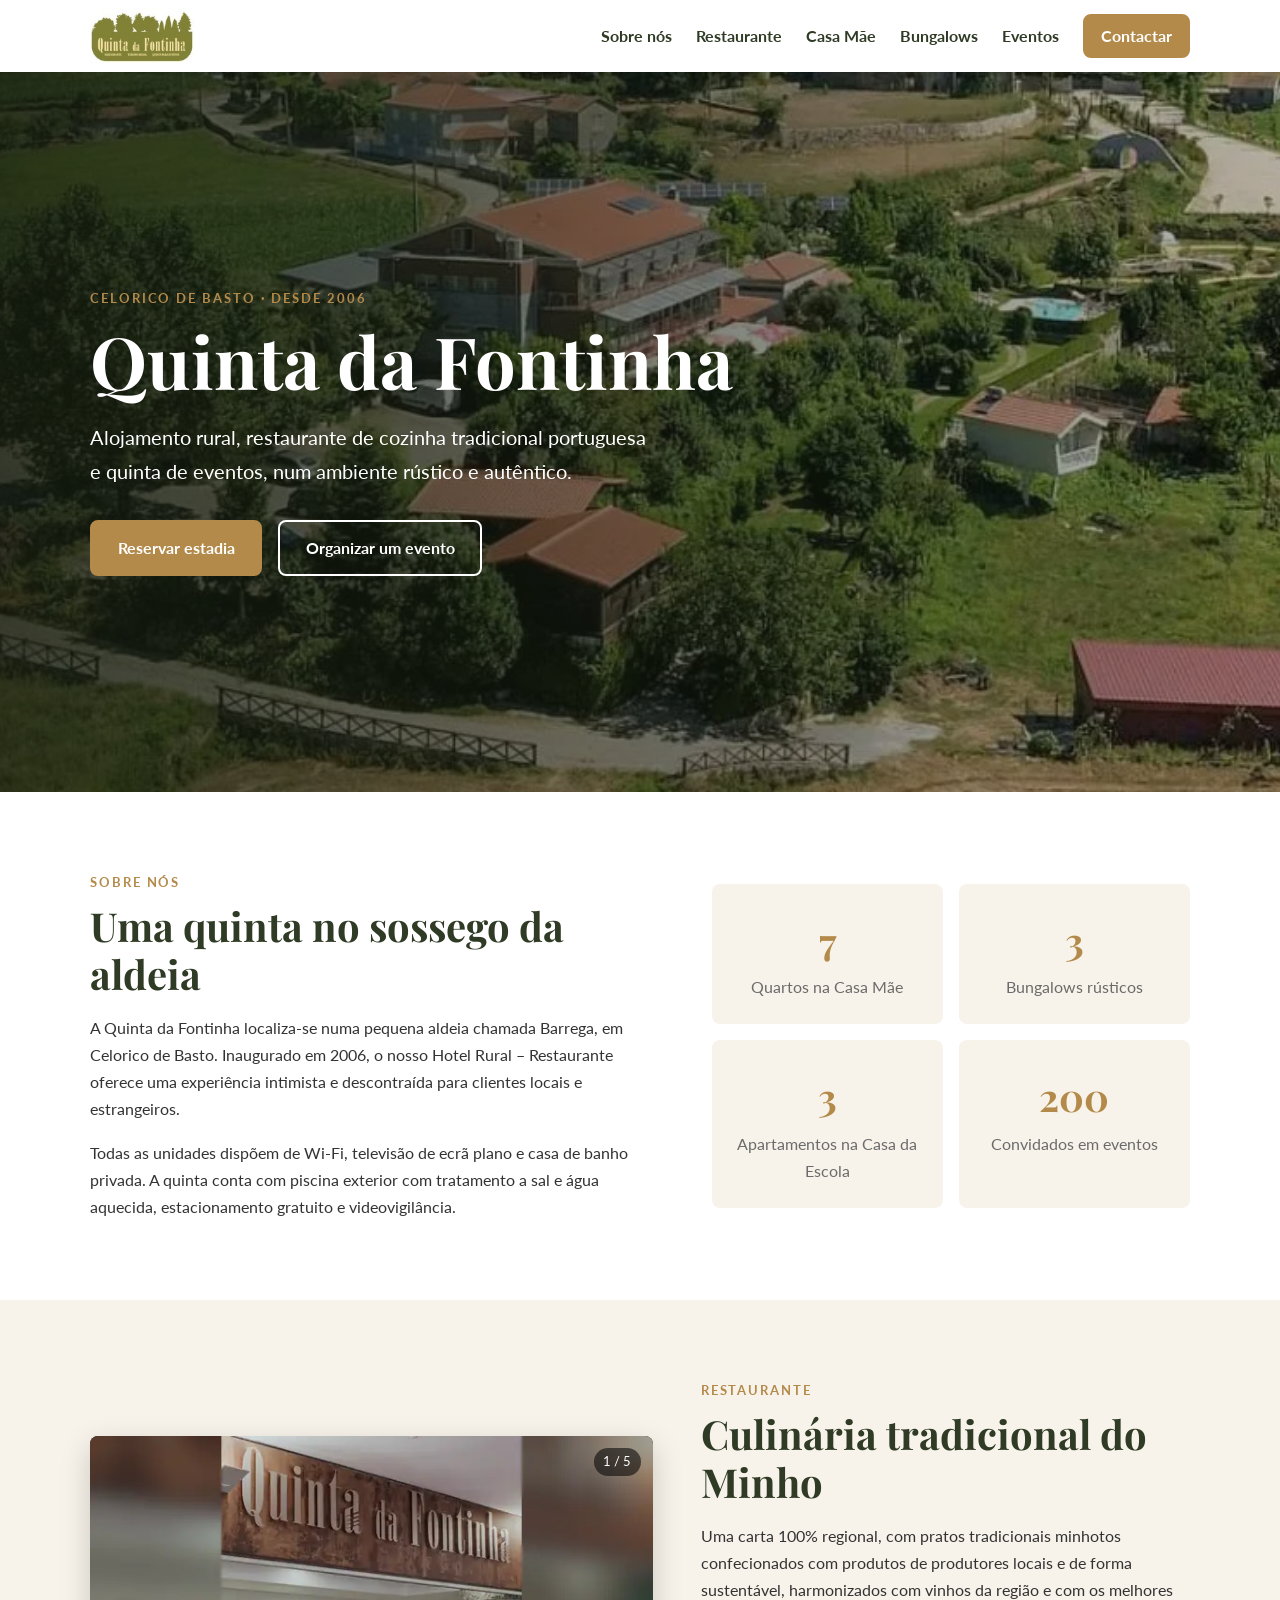
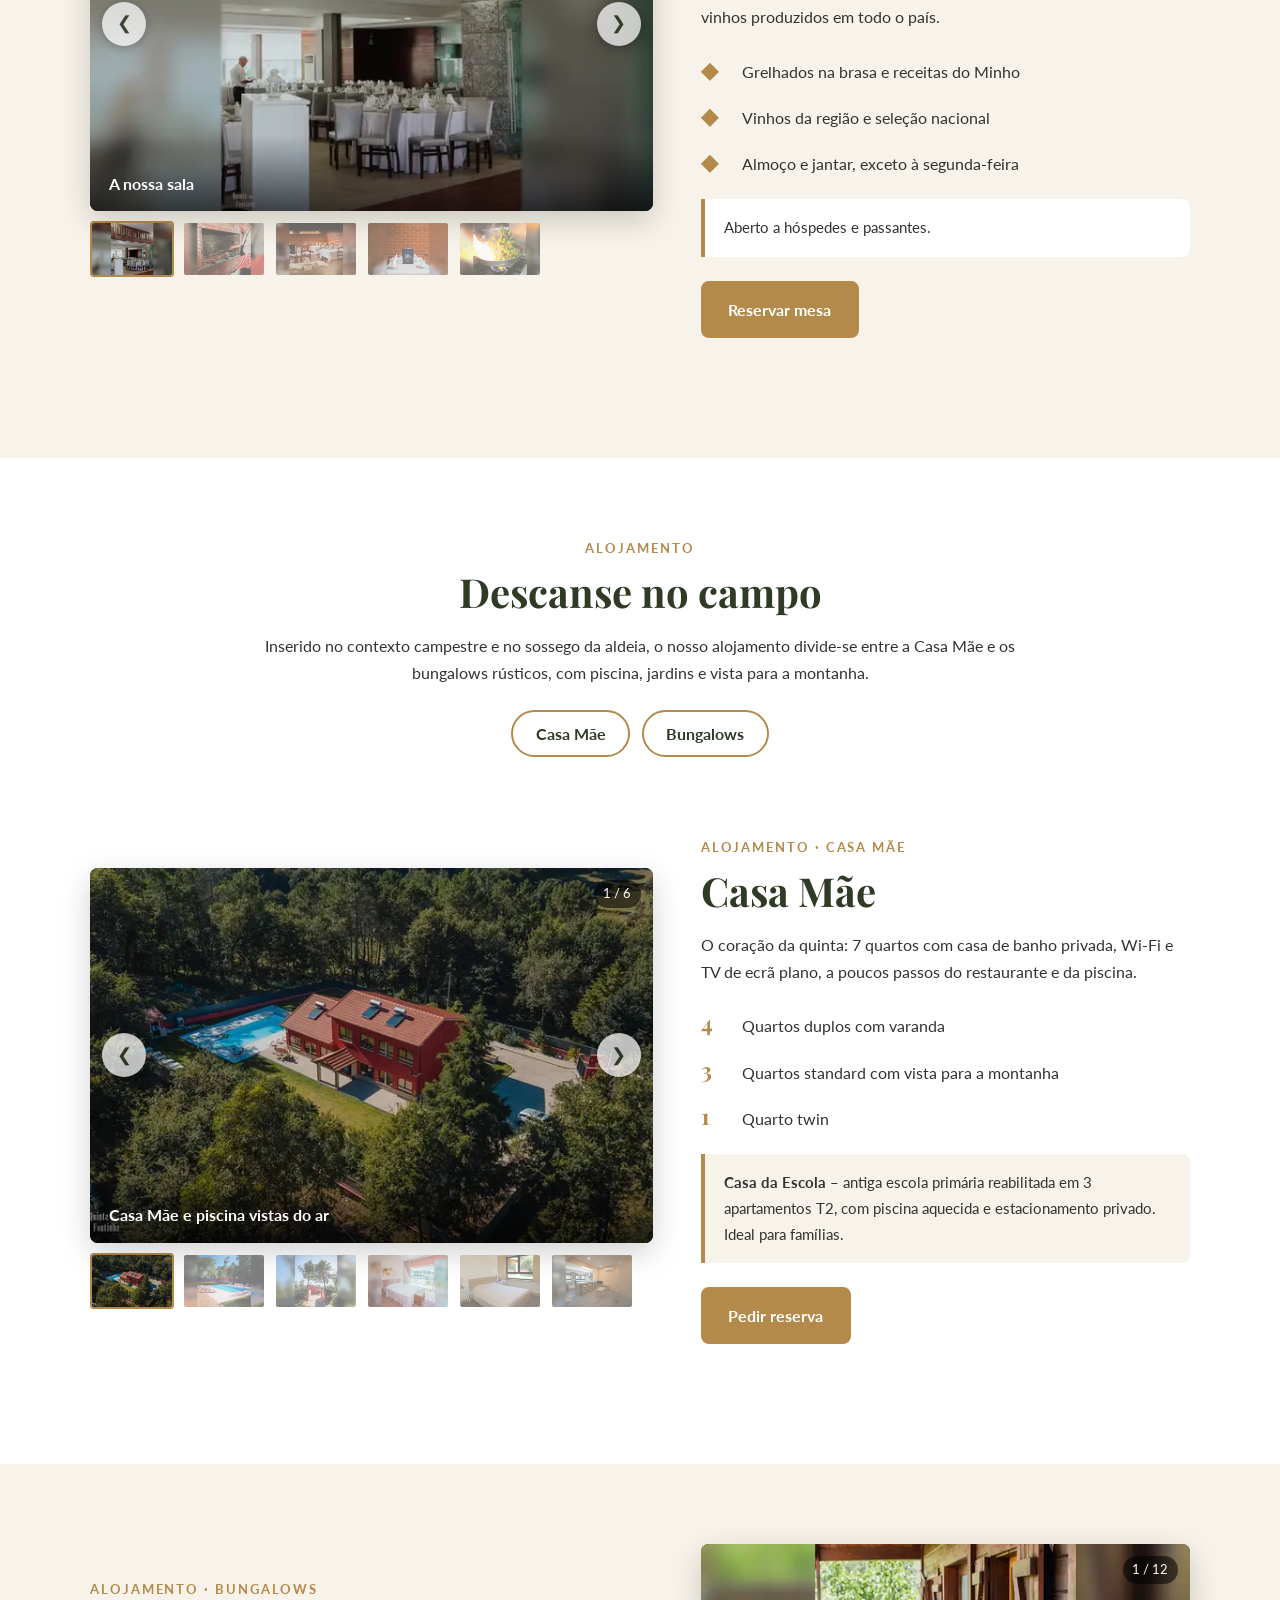
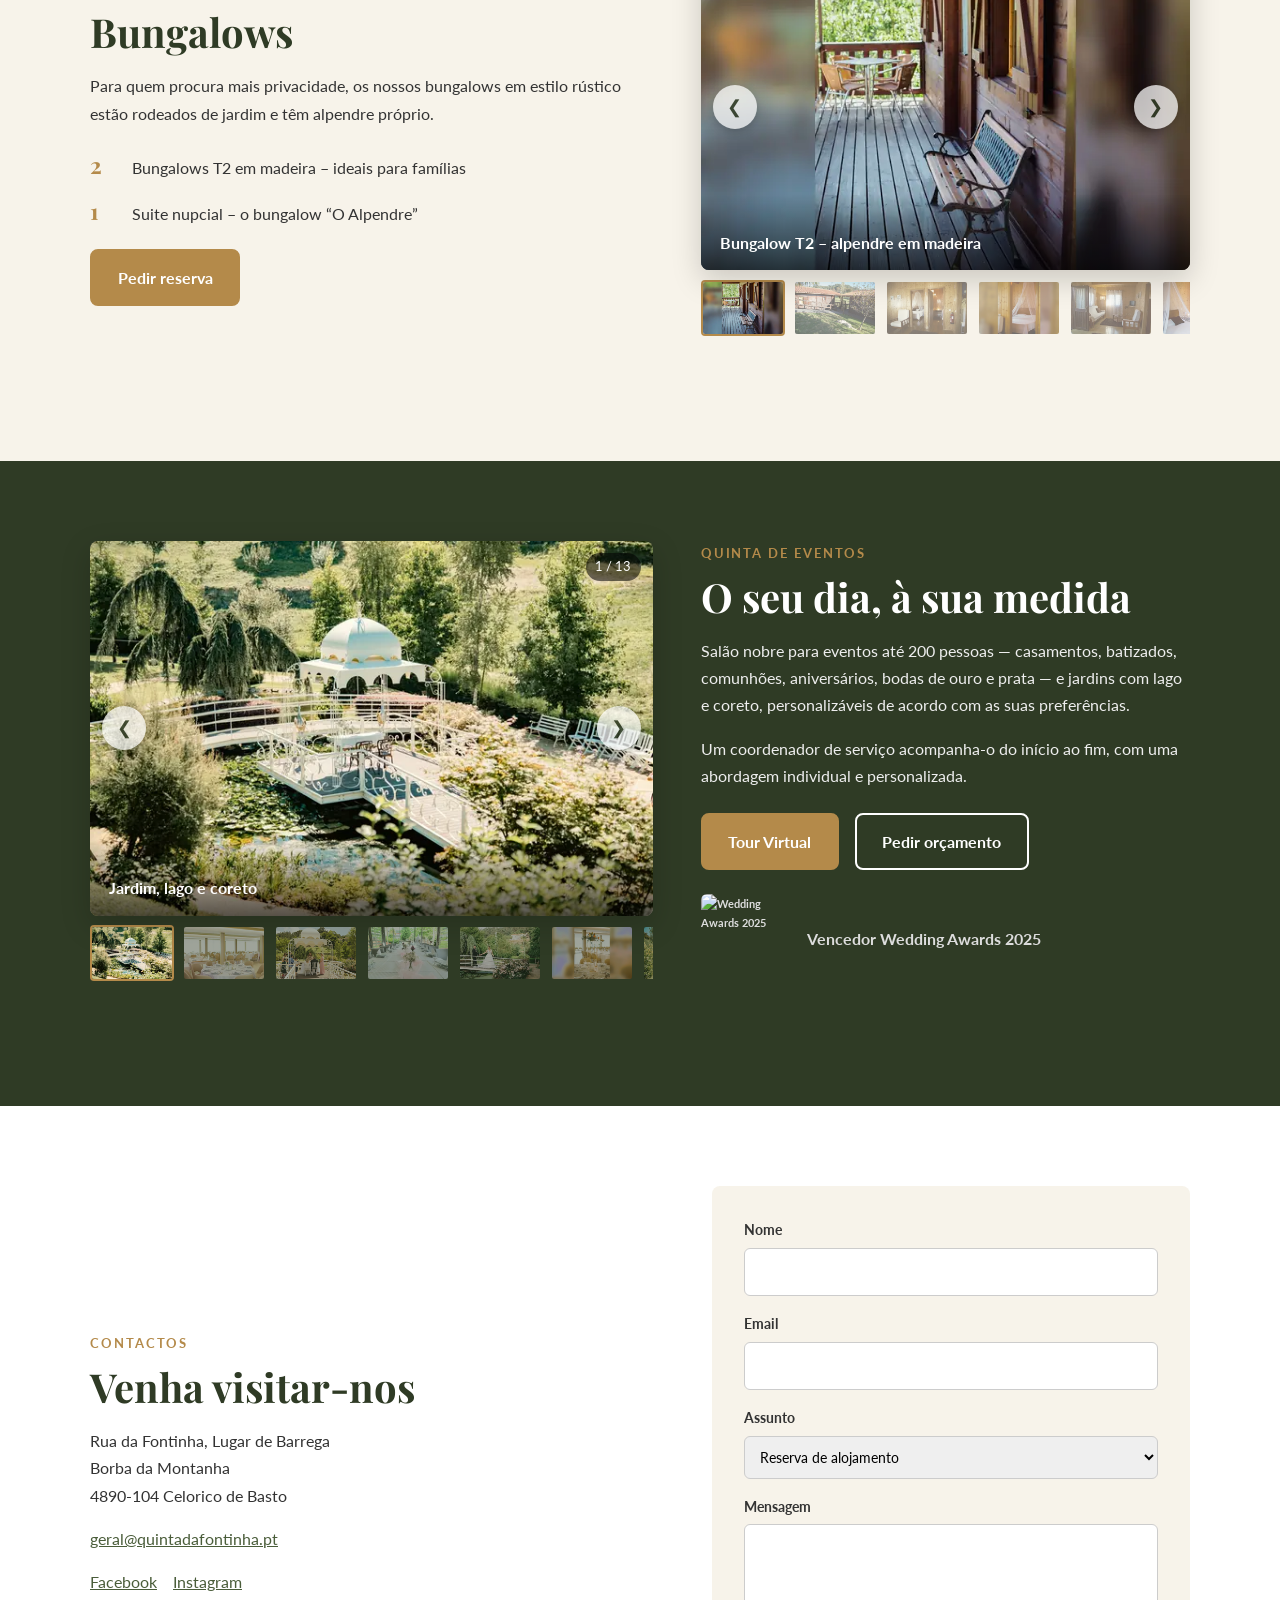
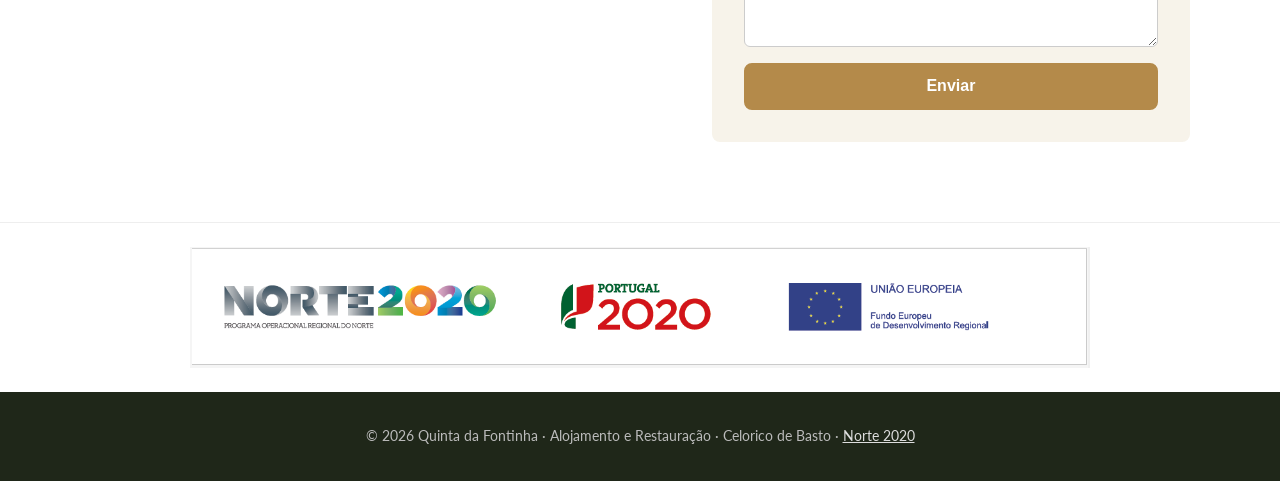
==== commit 3350cbe2: "Add Norte 2020 funding banner and project page" ====
--- a/index.html
+++ b/index.html
@@ -261,9 +261,18 @@
     </div>
   </section>
 
+  <!-- Cofinanciamento Norte 2020 -->
+  <div class="funding">
+    <div class="container">
+      <a href="norte2020/" aria-label="Projeto cofinanciado pelo Norte 2020, Portugal 2020 e União Europeia (FEDER) – ver ficha do projeto">
+        <img src="assets/img/norte2020/faixa-logos.png" alt="Norte 2020 · Portugal 2020 · União Europeia – Fundo Europeu de Desenvolvimento Regional" width="1407" height="189" loading="lazy">
+      </a>
+    </div>
+  </div>
+
   <footer class="site-footer">
     <div class="container">
-      <p>&copy; <span id="year"></span> Quinta da Fontinha · Alojamento e Restauração · Celorico de Basto</p>
+      <p>&copy; <span id="year"></span> Quinta da Fontinha · Alojamento e Restauração · Celorico de Basto · <a href="norte2020/">Norte 2020</a></p>
     </div>
   </footer>
 
--- a/assets/css/style.css
+++ b/assets/css/style.css
@@ -130,6 +130,22 @@
 .lb-next { right: .5rem; top: 50%; transform: translateY(-50%); }
 body.lb-open { overflow: hidden; }
 
+/* Faixa de cofinanciamento */
+.funding { background: #fff; border-top: 1px solid #eee; padding: 1.5rem 0; }
+.funding img { max-width: 900px; width: 100%; height: auto; margin: 0 auto; }
+.site-footer a { color: #ddd; }
+
+/* Página Norte 2020 */
+.page-head { background: var(--cream); padding: 3.5rem 0 2.5rem; text-align: center; }
+.project { display: grid; grid-template-columns: minmax(0, 1fr) minmax(0, 1.1fr); gap: 3rem; align-items: start; }
+.project-sheet img { width: 100%; height: auto; border: 1px solid #ddd; border-radius: var(--radius); box-shadow: 0 6px 20px rgba(0,0,0,.08); }
+.project-sheet figcaption { font-size: .85rem; color: var(--muted); margin-top: .5rem; text-align: center; }
+.project-data { display: grid; grid-template-columns: max-content 1fr; gap: .55rem 1.2rem; margin: 0 0 1.8rem; }
+.project-data dt { font-weight: 700; color: var(--green-dark); }
+.project-data dd { margin: 0; }
+.project h3 { margin: 1.5rem 0 .6rem; }
+@media (max-width: 800px) { .project { grid-template-columns: 1fr; } .project-data { grid-template-columns: 1fr; gap: .1rem; } .project-data dd { margin-bottom: .6rem; } }
+
 .site-footer { background: #1f2719; color: #bbb; text-align: center; padding: 2rem 0; font-size: .9rem; }
 
 @media (max-width: 800px) {
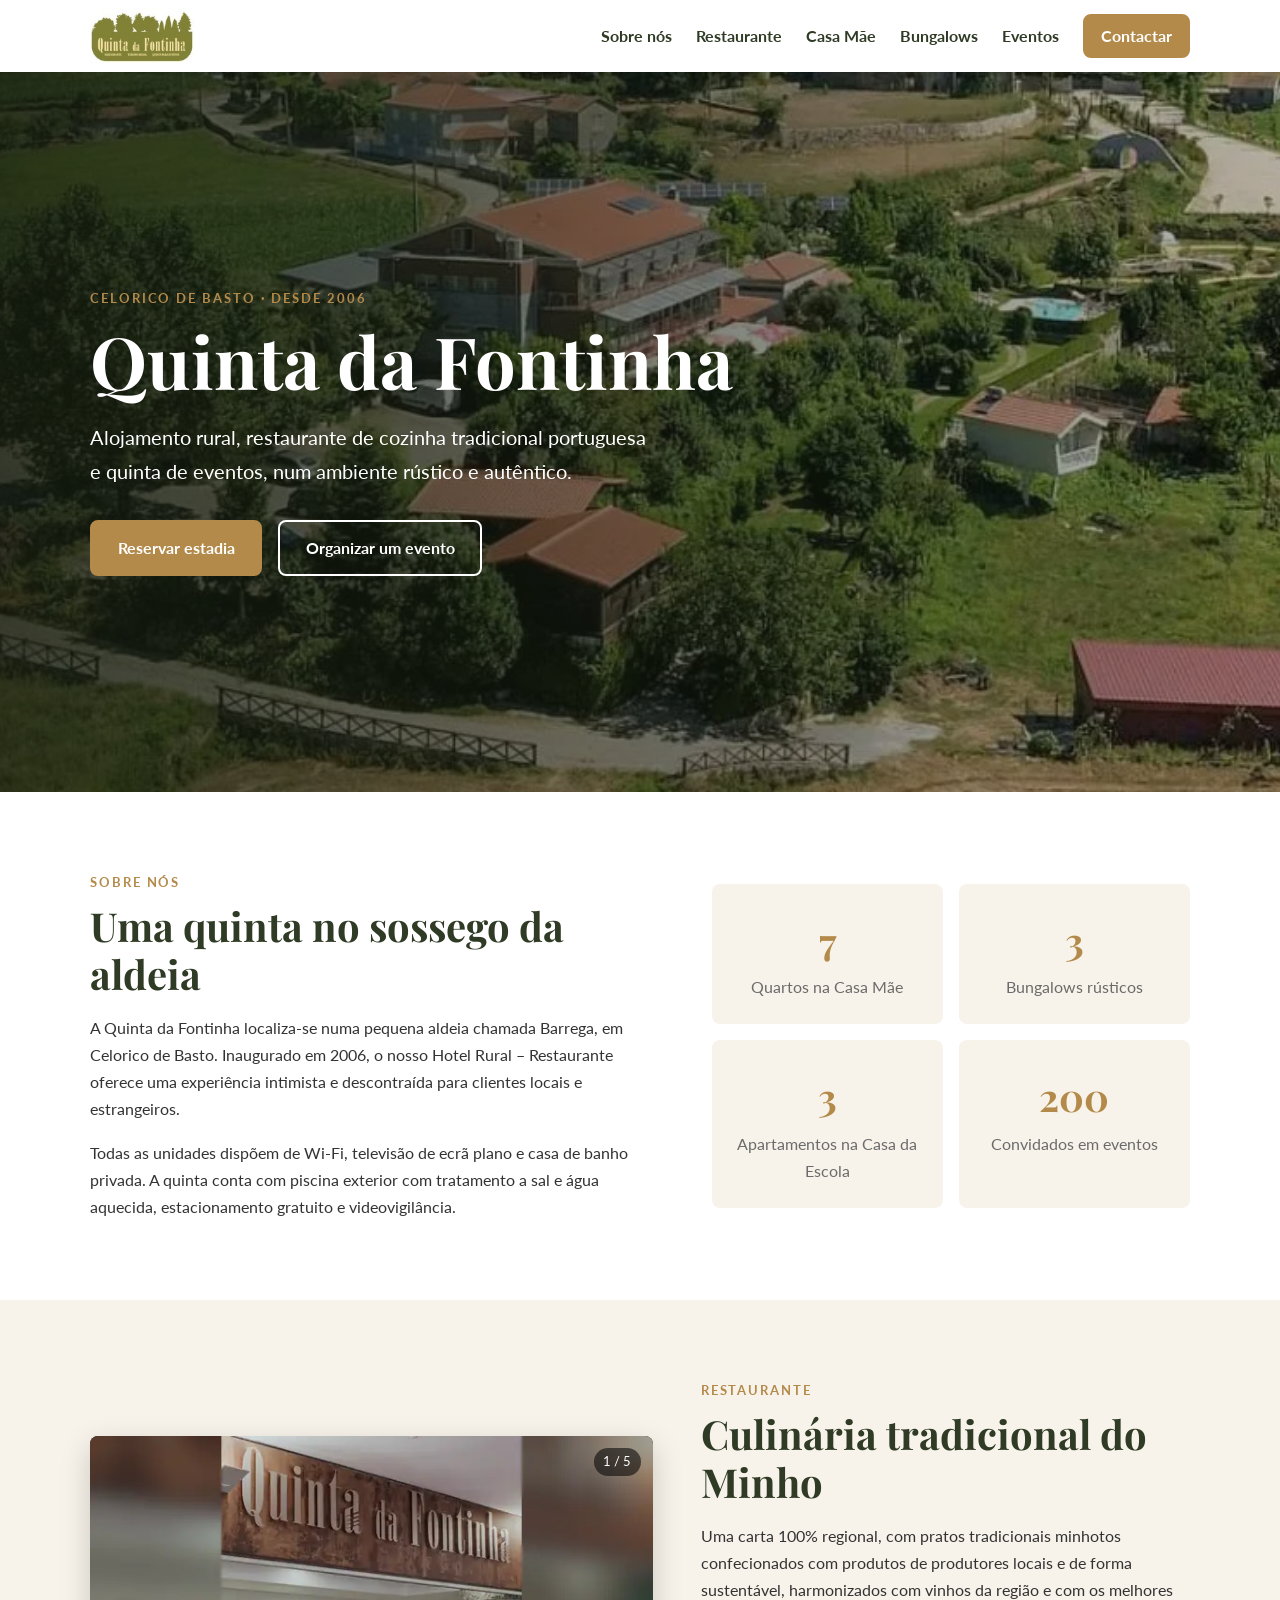
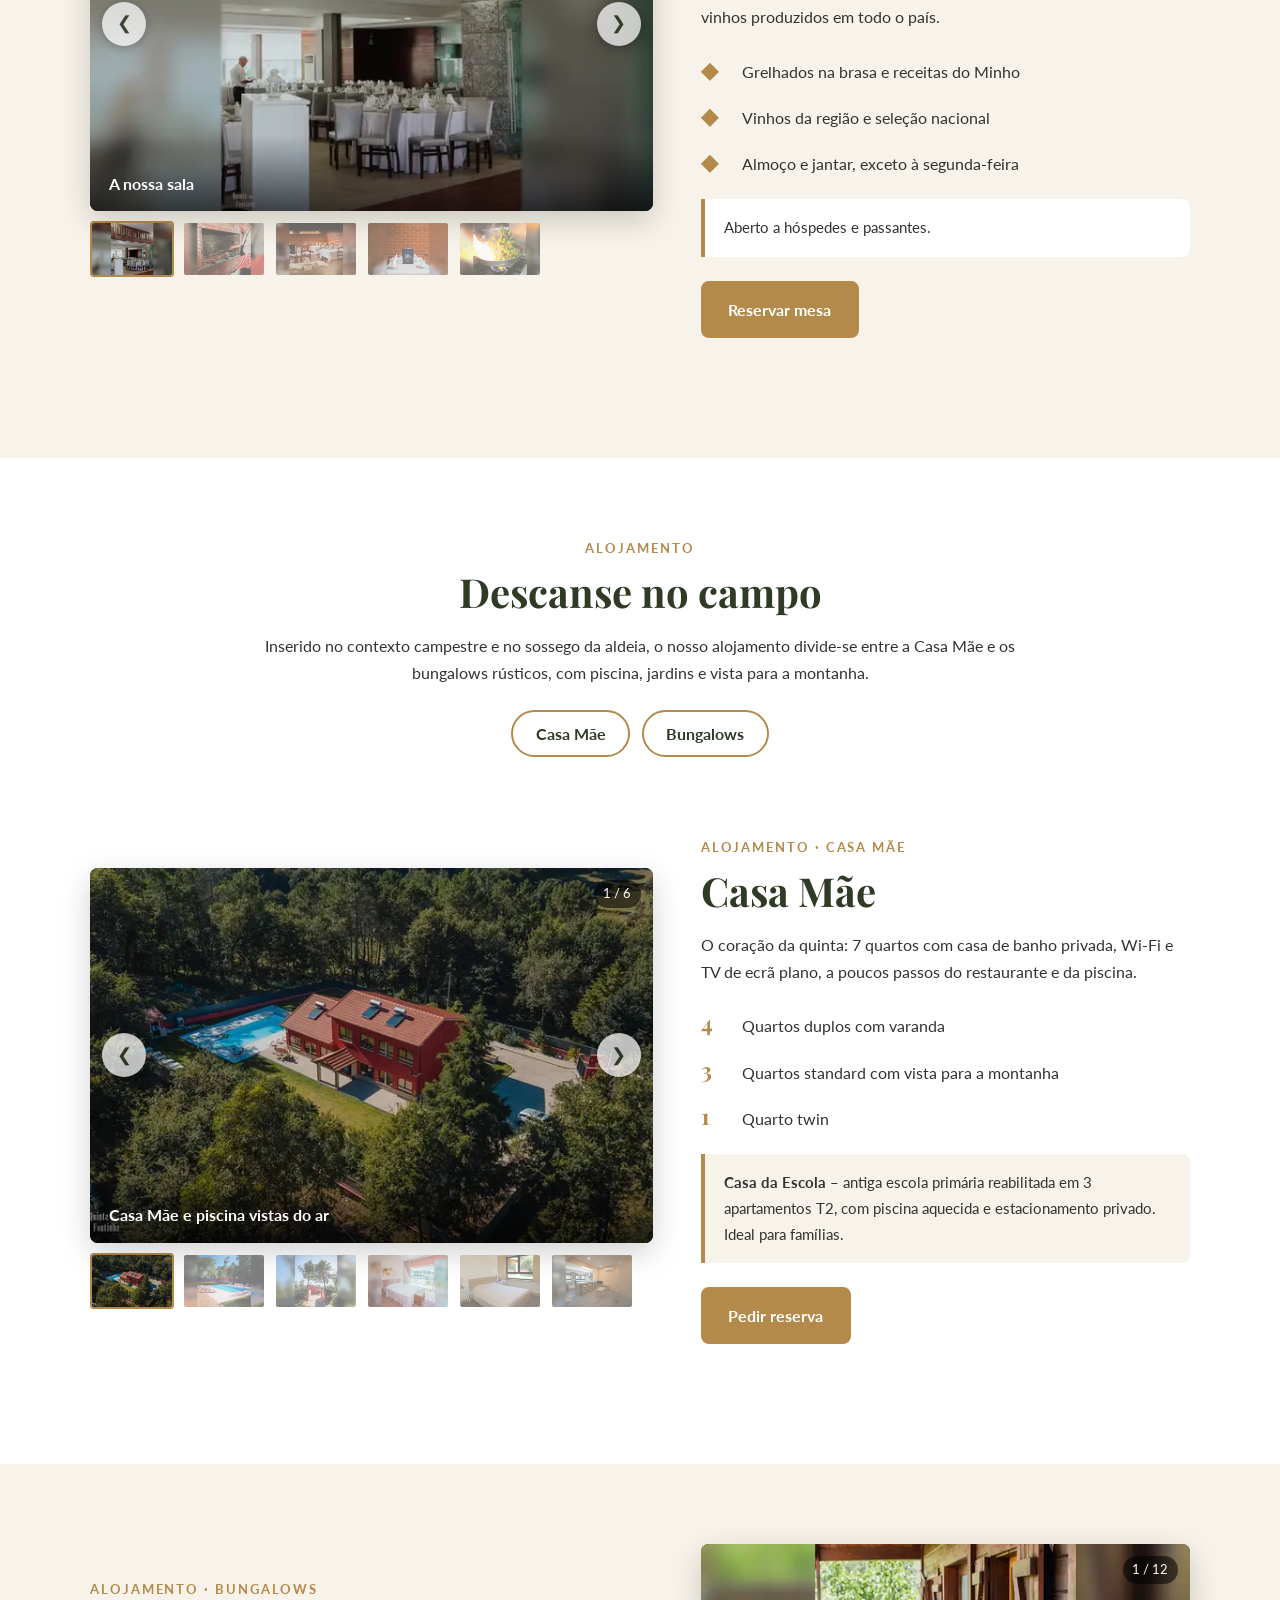
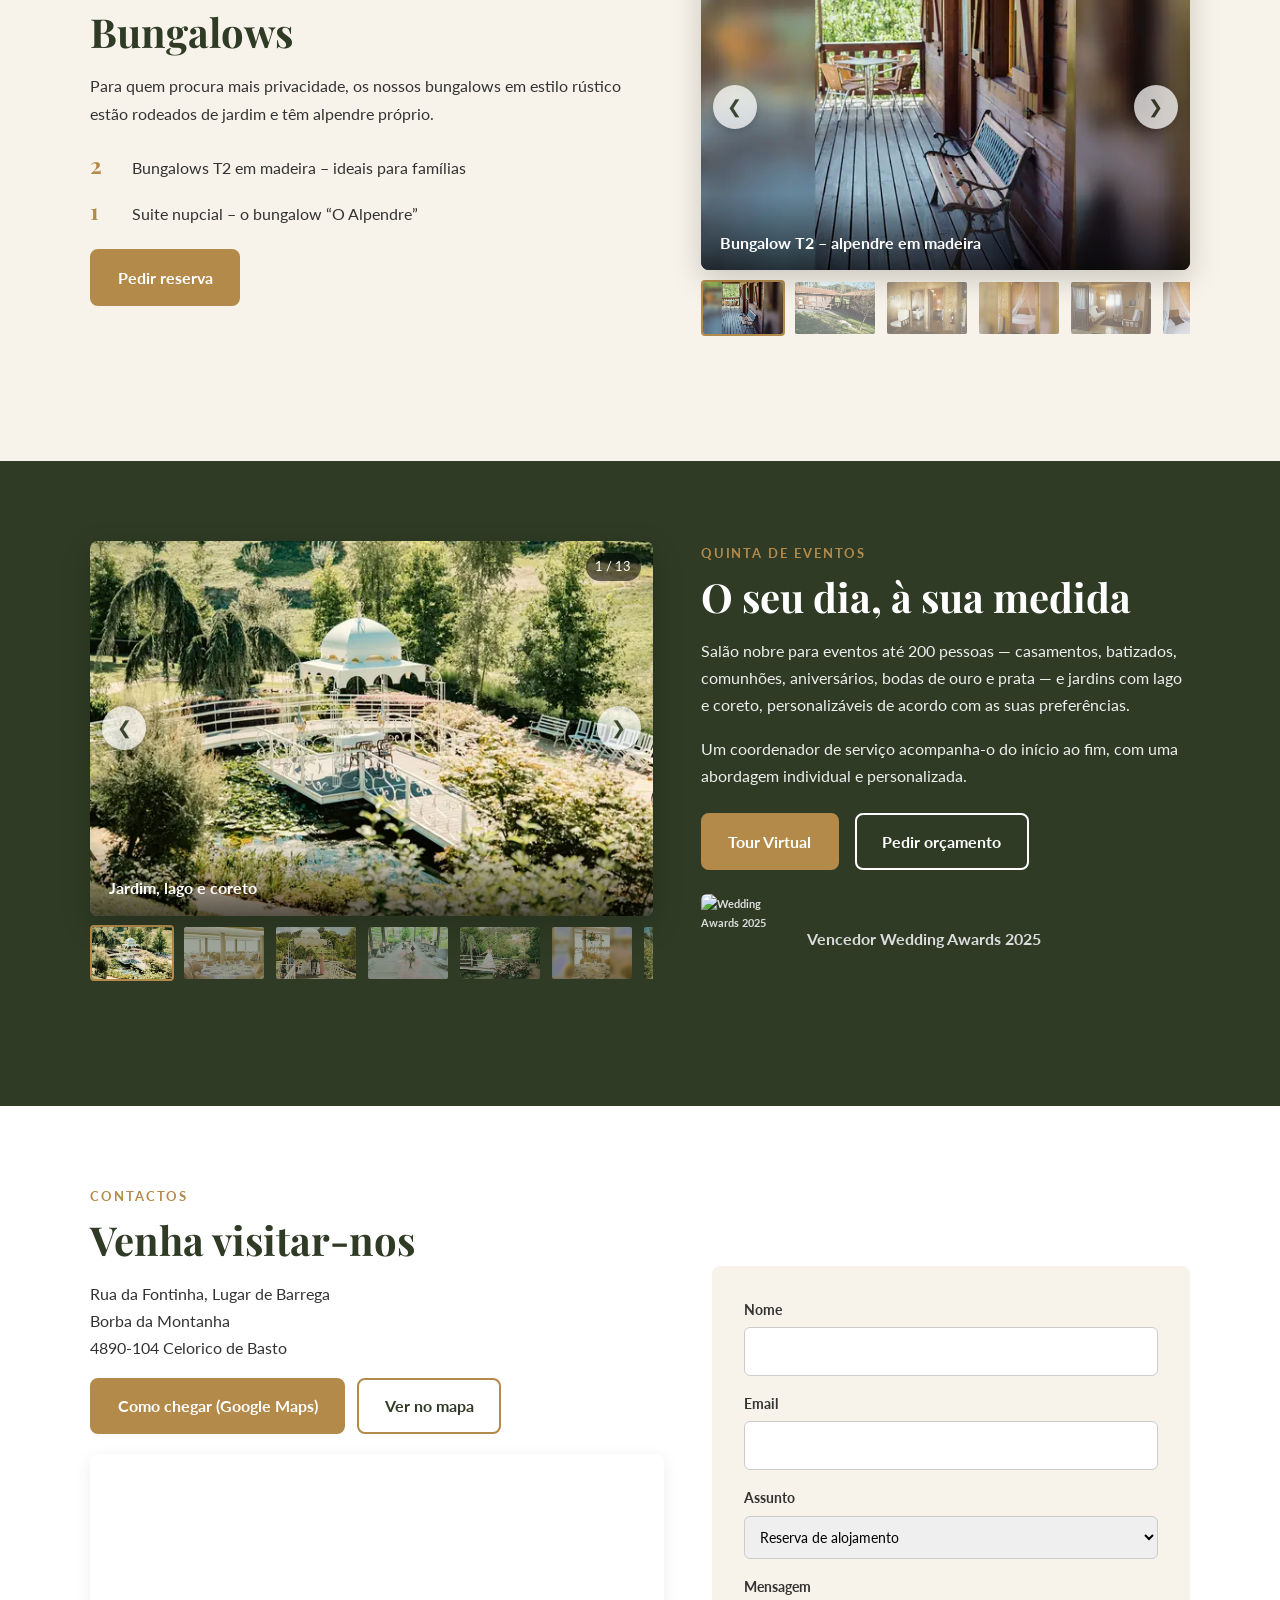
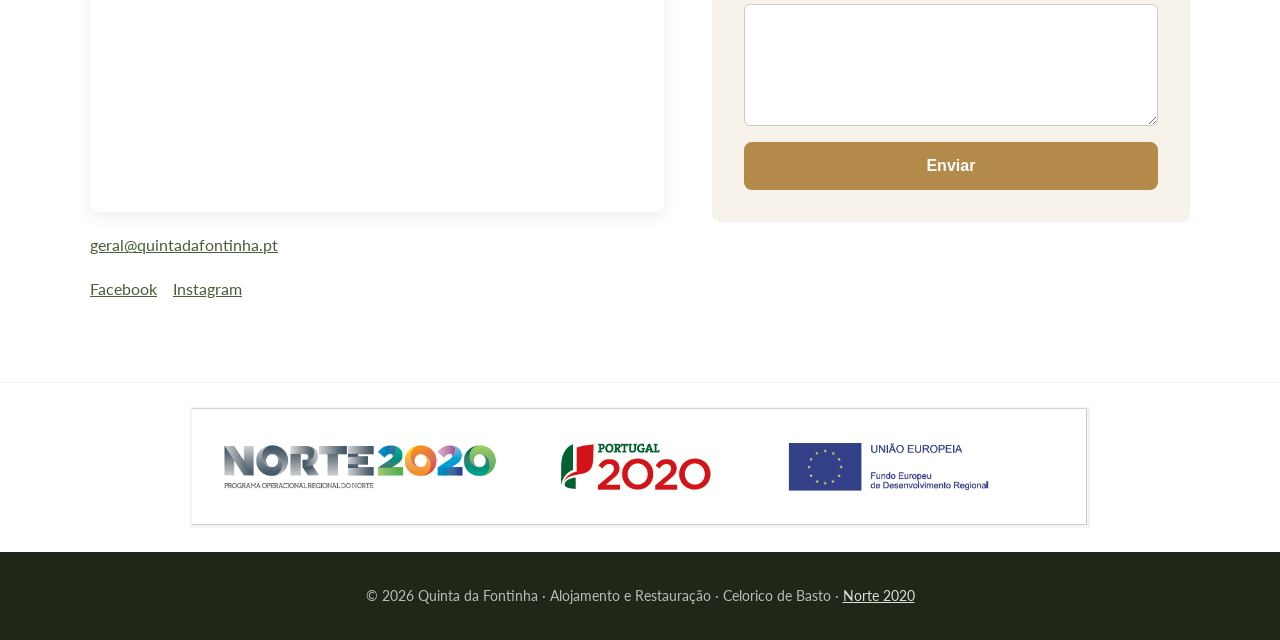
==== commit dff8e0de: "Contacts: Google Maps directions link and embedded map" ====
--- a/index.html
+++ b/index.html
@@ -238,6 +238,13 @@
           Borba da Montanha<br>
           4890-104 Celorico de Basto
         </address>
+        <p class="map-actions">
+          <a class="btn" href="https://www.google.com/maps/dir/?api=1&amp;destination=Quinta+da+Fontinha%2C+Rua+da+Fontinha%2C+Lugar+de+Barrega%2C+Borba+da+Montanha%2C+4890-104+Celorico+de+Basto" target="_blank" rel="noopener">Como chegar (Google Maps)</a>
+          <a class="btn btn-outline btn-dark" href="https://www.google.com/maps/search/?api=1&amp;query=Quinta+da+Fontinha%2C+Rua+da+Fontinha%2C+Lugar+de+Barrega%2C+Borba+da+Montanha%2C+4890-104+Celorico+de+Basto" target="_blank" rel="noopener">Ver no mapa</a>
+        </p>
+        <div class="map-embed">
+          <iframe src="https://www.google.com/maps?q=Quinta+da+Fontinha%2C+Rua+da+Fontinha%2C+Lugar+de+Barrega%2C+Borba+da+Montanha%2C+4890-104+Celorico+de+Basto&amp;output=embed" title="Mapa – Quinta da Fontinha, Celorico de Basto" loading="lazy" referrerpolicy="no-referrer-when-downgrade" allowfullscreen></iframe>
+        </div>
         <p><a href="mailto:geral@quintadafontinha.pt">geral@quintadafontinha.pt</a></p>
         <p class="social">
           <a href="https://www.facebook.com/QuintadaFontinha/" target="_blank" rel="noopener">Facebook</a>
--- a/assets/css/style.css
+++ b/assets/css/style.css
@@ -130,6 +130,12 @@
 .lb-next { right: .5rem; top: 50%; transform: translateY(-50%); }
 body.lb-open { overflow: hidden; }
 
+.map-actions { display: flex; flex-wrap: wrap; gap: .75rem; margin: 0 0 1.2rem; }
+.btn-dark { color: var(--green-dark); }
+.btn-dark:hover { color: #fff; }
+.map-embed { border-radius: var(--radius); overflow: hidden; aspect-ratio: 16 / 10; margin-bottom: 1.2rem; box-shadow: 0 4px 16px rgba(0,0,0,.08); }
+.map-embed iframe { width: 100%; height: 100%; border: 0; display: block; }
+
 /* Faixa de cofinanciamento */
 .funding { background: #fff; border-top: 1px solid #eee; padding: 1.5rem 0; }
 .funding img { max-width: 900px; width: 100%; height: auto; margin: 0 auto; }
